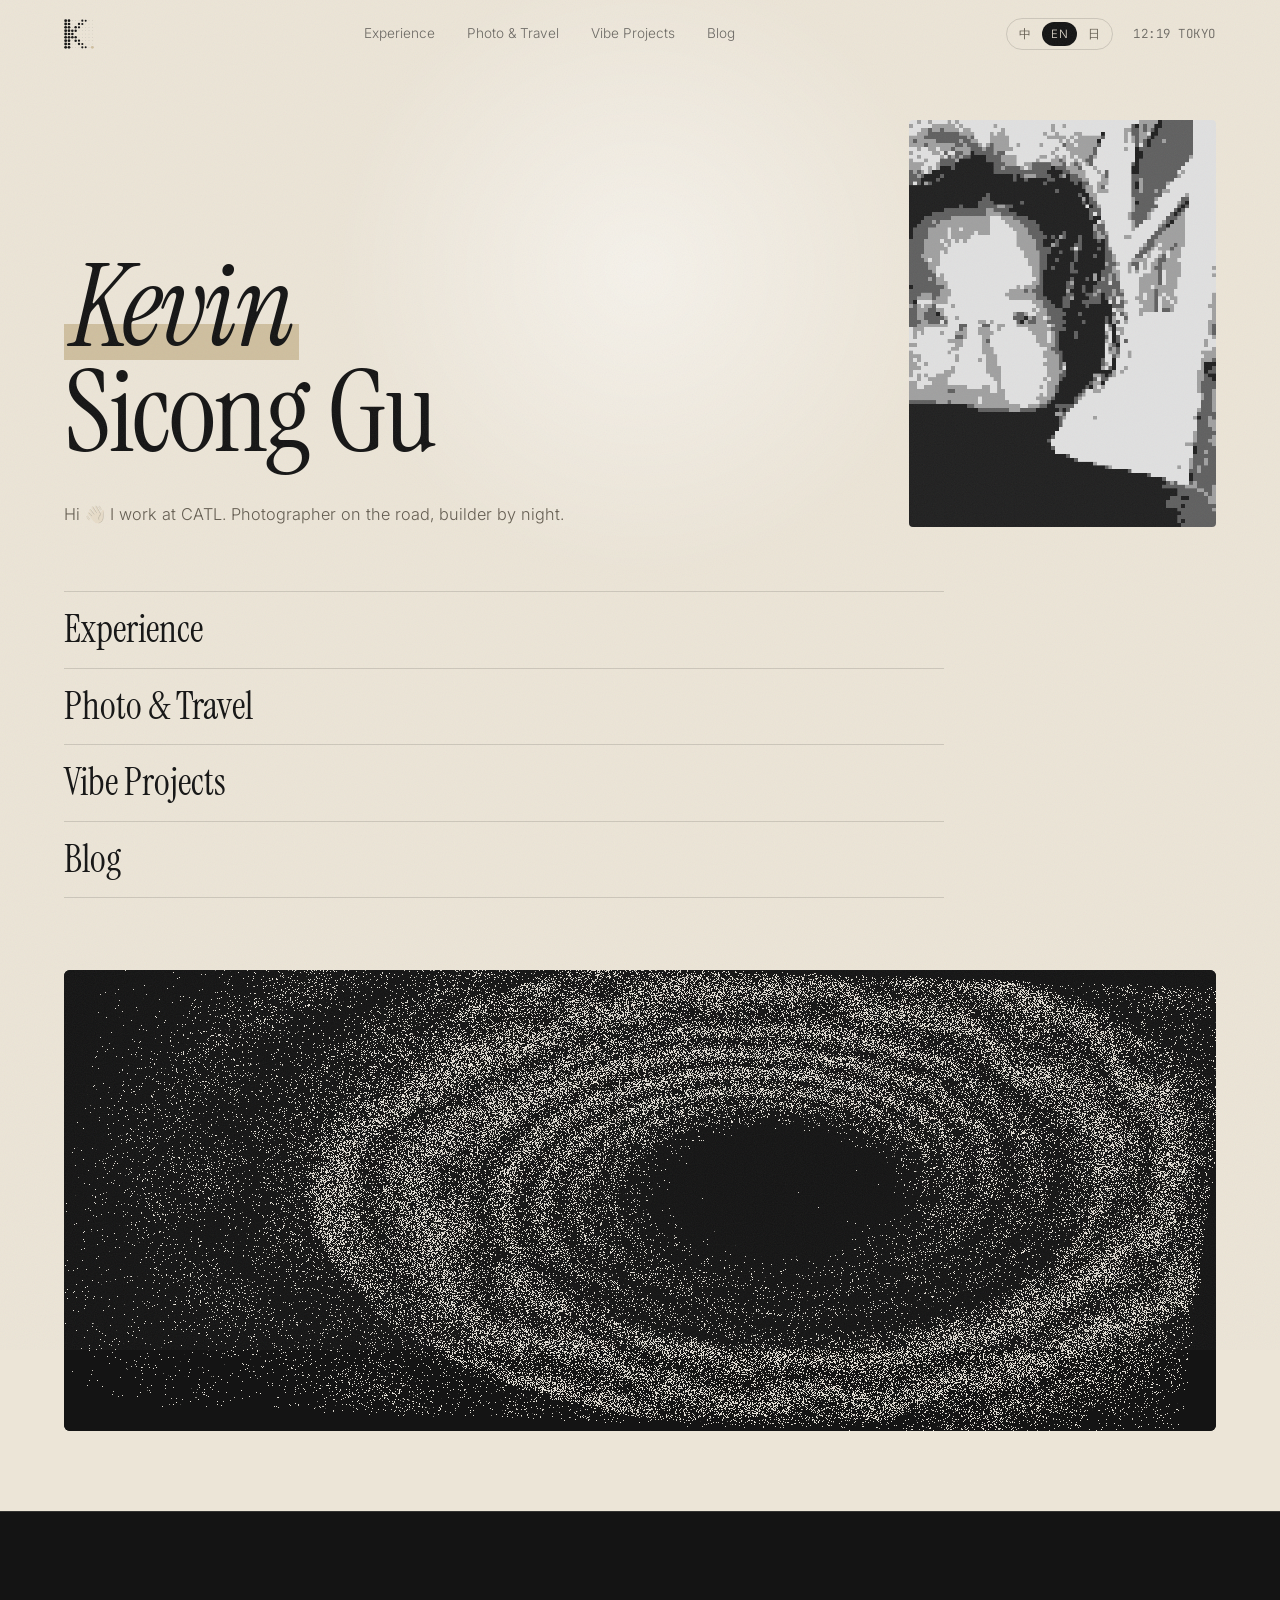
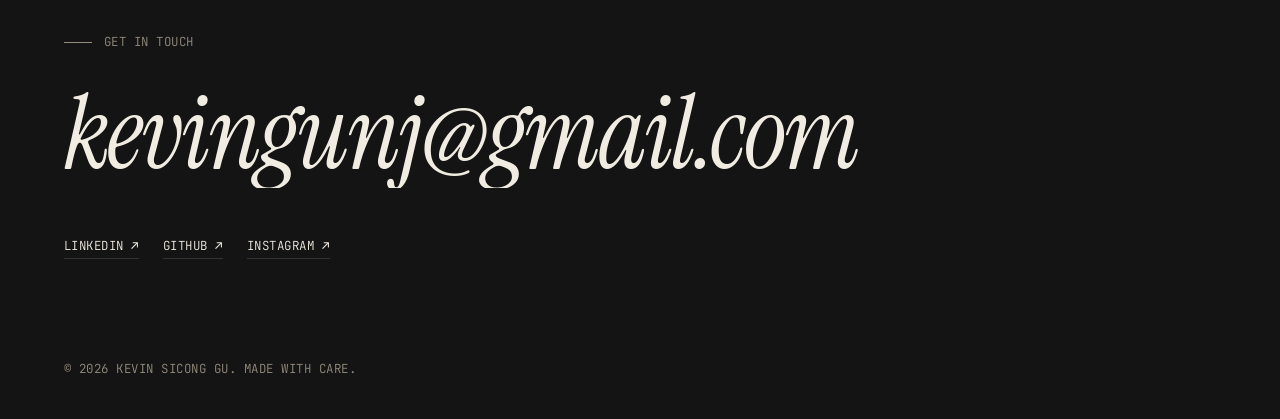
==== index.html @ 0c51d6ea "Initial commit: trilingual personal website Static site in Chinese, English and Japanese: home, expe" ====
<!doctype html>
<html lang="en">
<head>
  <meta charset="utf-8" />
  <meta name="viewport" content="width=device-width, initial-scale=1" />
  <!-- 静态默认值（English）：链接预览与爬虫读取这里；JS 会按语言替换 -->
  <title>Kevin Sicong Gu</title>
  <meta name="description" content="Kevin Sicong Gu — experience, photography &amp; travel, vibe projects and a blog." />
  <meta property="og:type" content="website" />
  <meta property="og:title" content="Kevin Sicong Gu" />
  <meta property="og:description" content="Kevin Sicong Gu — experience, photography &amp; travel, vibe projects and a blog." />
  <meta property="og:image" content="assets/portrait.png" />
  <meta name="theme-color" content="#ece5d7" />
  <link rel="icon" href="favicon.svg" type="image/svg+xml" />
  <link rel="apple-touch-icon" href="assets/apple-touch-icon.png" />
  <link rel="preconnect" href="https://fonts.googleapis.com" />
  <link rel="preconnect" href="https://fonts.gstatic.com" crossorigin />
  <link href="https://fonts.googleapis.com/css2?family=Instrument+Serif:ital@0;1&family=Inter:wght@300;400;500;600&family=JetBrains+Mono:wght@400;500&family=Noto+Serif+JP:wght@400;500&family=Noto+Serif+SC:wght@400;500&display=swap" rel="stylesheet" />
  <link rel="stylesheet" href="style.css" />
</head>
<body data-page="home">
  <div class="grain" aria-hidden="true"></div>
  <div class="spotlight" aria-hidden="true"></div>

  <!-- 顶栏、页脚由 main.js 生成（所有页面共用） -->
  <header class="nav" id="site-nav"></header>

  <!-- 首页：只放名字与四个入口 -->
  <main class="hero" id="top">
    <div class="hero-grid">
      <div class="hero-main">
        <h1 class="hero-title reveal" id="hero-title"></h1>
        <p class="hero-sub reveal" data-i18n-html="hero.sub"></p>
      </div>
      <figure class="portrait reveal">
        <img id="portrait" alt="Kevin Sicong Gu" width="773" height="1024" />
      </figure>
    </div>
    <ol class="index reveal" id="home-index"></ol>
    <!-- 点阵艺术：生成式漩涡（art.js） -->
    <figure class="art reveal">
      <canvas id="art" aria-hidden="true"></canvas>
    </figure>
  </main>

  <footer class="footer dark" id="site-footer"></footer>

  <script src="i18n.js"></script>
  <script src="content.js"></script>
  <script src="main.js"></script>
  <script src="art.js"></script>
</body>
</html>
---- style.css ----
/* ============================================================
   Palette: 黑 · 白 · 米色
   浅色页面（默认）= 米色纸面 + 黑色墨字 + 白色卡片
   深色页面 / 区块（.dark）= 黑底 + 米白文字 + 米色强调
   ============================================================ */
:root {
  --paper: #ece5d7;
  --paper-2: #e2d9c6;
  --white: #faf8f3;
  --ink: #141414;

  --bg: var(--paper);
  --bg-2: var(--paper-2);
  --card: var(--white);
  --fg: var(--ink);
  --muted: #635c50;
  --line: rgba(20, 20, 20, 0.14);
  --accent: var(--ink);
  --mark: #cfbf9f;
  --glow: rgba(255, 255, 255, 0.5);

  --serif: "Instrument Serif", "Songti SC", "Noto Serif SC", serif;
  --sans: "Inter", "PingFang SC", "Hiragino Sans GB", system-ui, sans-serif;
  --mono: "JetBrains Mono", ui-monospace, "PingFang SC", "Hiragino Sans", monospace;
  --pad: clamp(16px, 5vw, 72px);
}

.dark {
  --bg: #141414;
  --bg-2: #1e1d1b;
  --card: #1e1d1b;
  --fg: #f1ece2;
  --muted: #948c7e;
  --line: rgba(241, 236, 226, 0.14);
  --accent: #d8c7a6;
  --mark: #d8c7a6;
  --glow: rgba(241, 236, 226, 0.06);
  background: var(--bg);
  color: var(--fg);
}

* { box-sizing: border-box; margin: 0; padding: 0; }
html { scroll-behavior: smooth; }
body {
  background: var(--bg);
  color: var(--fg);
  font-family: var(--sans);
  font-weight: 300;
  line-height: 1.6;
  -webkit-font-smoothing: antialiased;
  overflow-x: hidden;
}
a { color: inherit; text-decoration: none; }
button { font: inherit; color: inherit; background: none; border: 0; cursor: pointer; }
img { display: block; max-width: 100%; }
::selection { background: var(--fg); color: var(--bg); }
p, h1, h2, h3, h4 { text-wrap: pretty; }

.mono { font-family: var(--mono); font-size: 0.78rem; letter-spacing: 0.04em; text-transform: uppercase; }
.muted { color: var(--muted); }
.alt { font-family: var(--sans); font-size: 0.4em; color: var(--muted); letter-spacing: 0.1em; vertical-align: middle; margin-left: 0.6em; }
.alt:empty { display: none; }
.alt { white-space: nowrap; }

/* ---------- ambient layers ---------- */
.grain {
  position: fixed; inset: -50%; z-index: 100; pointer-events: none; opacity: 0.06;
  background-image: url("data:image/svg+xml,%3Csvg xmlns='http://www.w3.org/2000/svg' width='160' height='160'%3E%3Cfilter id='n'%3E%3CfeTurbulence type='fractalNoise' baseFrequency='.9' numOctaves='3'/%3E%3C/filter%3E%3Crect width='100%25' height='100%25' filter='url(%23n)'/%3E%3C/svg%3E");
  animation: grain 1s steps(4) infinite;
}
@keyframes grain {
  0% { transform: translate(0, 0); } 25% { transform: translate(-3%, 2%); }
  50% { transform: translate(2%, -3%); } 75% { transform: translate(-2%, -1%); }
}
.spotlight {
  position: fixed; inset: 0; z-index: 0; pointer-events: none;
  background: radial-gradient(520px circle at var(--mx, 50%) var(--my, 30%), var(--glow), transparent 60%);
}

/* ---------- nav（所有页面共用） ---------- */
.nav {
  position: fixed; top: 0; left: 0; right: 0; z-index: 50;
  display: flex; align-items: center; justify-content: space-between; gap: 16px;
  padding: 18px var(--pad);
  border-bottom: 1px solid transparent;
  transition: background .3s, border-color .3s, padding .3s;
}
.nav.scrolled {
  padding-top: 12px; padding-bottom: 12px;
  background: color-mix(in srgb, var(--bg) 86%, transparent);
  -webkit-backdrop-filter: blur(14px); backdrop-filter: blur(14px);
  border-color: var(--line);
}
.logo { display: block; line-height: 0; }
.logo-mark { width: 30px; height: 30px; display: block; overflow: visible; }
.logo-mark .k { fill: currentColor; }
.logo-mark .g { fill: currentColor; opacity: 0.28; }
.logo-mark .a { fill: var(--mark); }
/* 悬停：点从左上到右下依次放大，像一阵波纹 */
.logo-mark circle {
  transform-box: fill-box; transform-origin: center;
  transition: transform .45s cubic-bezier(.3, 1.6, .5, 1) calc(var(--i) * 5ms);
}
.logo:hover .logo-mark :is(.k, .a) { transform: scale(1.22); }
.logo:hover .logo-mark .g { transform: scale(2.2); }
.nav nav { display: flex; gap: clamp(14px, 2.6vw, 32px); font-size: 0.85rem; white-space: nowrap; }
.nav nav a { position: relative; opacity: 0.6; transition: opacity .2s; }
.nav nav a:hover, .nav nav a.active { opacity: 1; }
.nav nav a.active::after {
  content: ""; position: absolute; left: 0; right: 0; bottom: -4px; height: 1px; background: currentColor;
}
.clock { opacity: 0.6; white-space: nowrap; }
.nav-right { display: flex; align-items: center; gap: 20px; }
.lang { display: flex; gap: 2px; padding: 3px; border: 1px solid var(--line); border-radius: 999px; }
.lang button {
  padding: 3px 9px; border-radius: 999px; font-family: var(--sans); font-size: 0.72rem; letter-spacing: 0.04em;
  color: var(--muted); transition: background .2s, color .2s;
}
.lang button:hover { color: var(--fg); }
.lang button.active { background: var(--fg); color: var(--bg); }

/* ---------- 首页 hero ---------- */
.hero {
  position: relative; z-index: 1;
  min-height: 100svh;
  display: flex; flex-direction: column; justify-content: center;
  padding: 120px var(--pad) 80px;
}
.hero-grid { display: grid; grid-template-columns: 1fr auto; gap: clamp(32px, 5vw, 80px); align-items: end; }
.eyebrow { display: flex; align-items: center; gap: 12px; margin-bottom: 28px; }
.eyebrow::before { content: ""; width: 28px; height: 1px; background: currentColor; }
.hero-title {
  font-family: var(--serif); font-weight: 400;
  font-size: clamp(3rem, 9vw, 8.5rem);
  line-height: 0.92; letter-spacing: -0.02em;
}
.hero-title .line { display: block; }
.hero-title em {
  font-style: italic;
  padding: 0 0.06em;
  background: linear-gradient(transparent 62%, var(--mark) 62%, var(--mark) 86%, transparent 86%);
  -webkit-box-decoration-break: clone; box-decoration-break: clone;
}
/* 日文名字的读音（振り仮名） */
.hero-title ruby { ruby-position: over; }
.hero-title rt {
  font-family: var(--sans); font-size: 0.15em; font-weight: 400;
  letter-spacing: 0.35em; color: var(--muted); padding-bottom: 0.25em;
}
.hero-sub { max-width: 560px; margin-top: 36px; color: var(--muted); font-size: 1.02rem; }

/* emoji：少量、与米色调统一 */
.emo, .wave { display: inline-block; font-style: normal; filter: grayscale(1) sepia(0.35) contrast(1.05); }
.emo {
  font-size: 0.3em; vertical-align: 1.6em; margin-left: 0.15em;
  animation: bob 2.6s ease-in-out infinite;
  transition: opacity .35s, transform .35s;
}
.emo.out { opacity: 0; transform: scale(0.3) rotate(-25deg); }
@keyframes bob { 0%, 100% { translate: 0 0; } 50% { translate: 0 -0.12em; } }
.wave { transform-origin: 70% 75%; animation: wave 3.2s ease-in-out 0.8s infinite; }
@keyframes wave {
  0%, 60%, 100% { transform: rotate(0); }
  10%, 30% { transform: rotate(16deg); }
  20%, 40% { transform: rotate(-8deg); }
}

/* 头像：像素照片，与纸面融合；宽度随屏幕变化 */
.portrait { width: clamp(200px, 24vw, 320px); }
.portrait img {
  width: 100%; height: auto; aspect-ratio: 773 / 1024; object-fit: cover;
  image-rendering: pixelated; mix-blend-mode: multiply;
  border-radius: 4px;
}

/* 首页点阵艺术 */
.art {
  margin-top: 72px; aspect-ratio: 5 / 2; overflow: hidden;
  background: #141414; border-radius: 6px;
}
.art canvas { display: block; width: 100%; height: 100%; image-rendering: pixelated; cursor: crosshair; }

/* 首页四个入口 */
.index { list-style: none; margin-top: 64px; border-top: 1px solid var(--line); max-width: 880px; }
.index a {
  display: grid; grid-template-columns: 1fr auto 32px; align-items: baseline; gap: 16px;
  padding: 18px 0; border-bottom: 1px solid var(--line);
  transition: padding .35s cubic-bezier(.2,.8,.2,1);
}
.index .label { font-family: var(--serif); font-size: clamp(1.5rem, 3.2vw, 2.4rem); line-height: 1; }
.index .alt { font-size: 0.85rem; margin: 0; }
.index .alt:empty { display: inline; }
.index .arrow { opacity: 0; transform: translateX(-8px); transition: .3s; }
.index a:hover { padding-left: 16px; }
.index a:hover .label { font-style: italic; }
.index a:hover .arrow { opacity: 1; transform: none; }

/* ---------- 内页通用 ---------- */
.page { position: relative; z-index: 1; min-height: 80vh; padding: 150px var(--pad) 120px; }
.page-head { margin-bottom: 64px; }
.page-title {
  font-family: var(--serif); font-weight: 400;
  font-size: clamp(2.8rem, 8vw, 6.5rem); line-height: 1; letter-spacing: -0.02em;
}
.page-intro { max-width: 640px; margin-top: 24px; color: var(--muted); font-size: 1.02rem; }
.page-intro:empty { display: none; }
.sub-head { color: var(--muted); margin: 64px 0 8px; }
.links { display: flex; gap: 24px; margin-top: 28px; flex-wrap: wrap; }
.links a, .socials a { border-bottom: 1px solid var(--line); padding-bottom: 2px; transition: .2s; }
.links a:hover, .socials a:hover { color: var(--accent); border-color: var(--accent); }
.plinks { display: flex; gap: 16px; flex-wrap: wrap; }
.plinks a { border-bottom: 1px solid var(--line); transition: border-color .2s; }
.plinks a:hover { border-color: var(--fg); }

/* 个人经历：履历与项目列表 */
.rows { list-style: none; border-top: 1px solid var(--line); }
.row {
  display: grid; grid-template-columns: 170px 1fr auto; gap: 24px; align-items: baseline;
  padding: 24px 0; border-bottom: 1px solid var(--line); transition: background .3s;
}
.row:hover { background: linear-gradient(90deg, var(--bg-2), transparent); }
.row .year { color: var(--muted); }
.row h3 { font-family: var(--serif); font-weight: 400; font-size: clamp(1.25rem, 2vw, 1.6rem); line-height: 1.2; }
.row-sub { color: var(--muted); font-size: 0.92rem; margin-top: 6px; max-width: 760px; }
.row .venue { color: var(--fg); font-weight: 500; }
.row .plinks a { text-transform: none; }

/* 摄影旅行（深色页） */
.filters { display: flex; gap: 6px; flex-wrap: wrap; margin-bottom: 28px; }
.filters:empty { display: none; }
.filters button {
  padding: 7px 14px; border: 1px solid var(--line); border-radius: 999px; color: var(--muted); transition: .2s;
}
.filters button:hover { color: var(--fg); }
.filters button.active { background: var(--fg); color: var(--bg); border-color: var(--fg); }

.trips { display: grid; gap: 80px; }
.trip.hide { display: none; }
.trip-head {
  display: flex; align-items: baseline; gap: 18px;
  padding-bottom: 16px; margin-bottom: 20px; border-bottom: 1px solid var(--line);
}
.trip-date { color: var(--muted); }
.trip-head h2 { font-family: var(--serif); font-weight: 400; font-size: clamp(1.9rem, 4vw, 3rem); line-height: 1; }
.trip-count { margin-left: auto; color: var(--muted); }

.gallery { columns: 3 280px; column-gap: 14px; }
.shot {
  position: relative; break-inside: avoid; margin-bottom: 14px; overflow: hidden; cursor: zoom-in;
  background: var(--bg-2); aspect-ratio: 1;
}
.shot.tall { aspect-ratio: 3 / 4; }
.shot.wide { aspect-ratio: 3 / 2; }
.shot.hide { display: none; }
.shot:focus-visible { outline: 2px solid var(--fg); outline-offset: 3px; }
.shot img {
  width: 100%; height: 100%; object-fit: cover;
  transform: scale(1.02); transition: transform 1s cubic-bezier(.2,.8,.2,1), filter .6s;
}
/* 桌面端默认黑白，悬停还原色彩；触屏设备直接显示原色 */
@media (hover: hover) {
  .shot img { filter: grayscale(1) contrast(1.05); }
  .shot:hover img { filter: none; }
}
.shot:hover img { transform: scale(1.07); }
.shot figcaption {
  position: absolute; left: 0; right: 0; bottom: 0; padding: 14px 16px;
  display: flex; justify-content: space-between; color: #f1ece2;
  background: linear-gradient(transparent, rgba(0,0,0,.7));
  opacity: 0; transform: translateY(8px); transition: .35s;
}
.shot:hover figcaption { opacity: 1; transform: none; }

/* Vibe 项目：NewZ / GeoZ */
.builds { display: grid; grid-template-columns: repeat(2, 1fr); gap: clamp(24px, 4vw, 56px); }
.build { display: flex; flex-direction: column; }
.frame {
  display: block; overflow: hidden; border: 1px solid var(--line); border-radius: 10px;
  background: var(--card); margin-bottom: 22px;
}
.frame-bar {
  display: flex; align-items: center; gap: 6px; padding: 9px 12px;
  border-bottom: 1px solid var(--line); color: var(--muted); text-transform: none;
}
.frame-bar i { width: 7px; height: 7px; border-radius: 50%; background: var(--line); }
.frame-bar span { margin-left: 8px; }
.frame img {
  width: 100%; aspect-ratio: 16 / 10; object-fit: cover; object-position: top;
  filter: grayscale(1) contrast(1.05); transition: filter .6s, transform 1s cubic-bezier(.2,.8,.2,1);
}
.frame:hover img { filter: none; transform: scale(1.02); }
.build-head { display: flex; align-items: baseline; justify-content: space-between; gap: 12px; }
.build h2 { font-family: var(--serif); font-weight: 400; font-size: clamp(2rem, 3.4vw, 2.8rem); line-height: 1; }
.live { display: inline-flex; align-items: center; gap: 8px; color: var(--muted); }
.live i { width: 7px; height: 7px; border-radius: 50%; background: var(--fg); animation: pulse 2s ease-in-out infinite; }
@keyframes pulse { 0%, 100% { opacity: 1; } 50% { opacity: 0.25; } }
.build-tag { color: var(--muted); margin-top: 10px; }
.build-desc { margin: 12px 0 18px; flex: 1; }
.build .plinks a:first-child { text-transform: none; }
.note { color: var(--muted); margin-top: 48px; text-transform: none; }

/* Blog 列表 */
.posts { list-style: none; border-top: 1px solid var(--line); }
.post a {
  display: grid; grid-template-columns: 120px 1fr auto; gap: 24px; align-items: baseline;
  padding: 26px 0; border-bottom: 1px solid var(--line);
}
.post .date { color: var(--muted); }
.post h2 { font-family: var(--serif); font-weight: 400; font-size: clamp(1.3rem, 2.4vw, 1.9rem); line-height: 1.2; }
.post p { color: var(--muted); font-size: 0.92rem; margin-top: 4px; }
.post .tag { color: var(--muted); background: var(--card); border: 1px solid var(--line); border-radius: 999px; padding: 3px 10px; }
.post a:hover h2 { font-style: italic; }
.empty { color: var(--muted); padding: 26px 0; }
.post .source { margin-top: 10px; font-size: 0.72rem; text-transform: none; }

/* 单篇文章 */
.back a { color: var(--muted); border-bottom: 1px solid var(--line); text-transform: none; }
.back a:hover { color: var(--fg); border-color: var(--fg); }
.post-article { max-width: 700px; margin-top: 40px; }
.post-meta { display: flex; gap: 16px; color: var(--muted); }
.post-title {
  font-family: var(--serif); font-weight: 400; margin: 16px 0 40px;
  font-size: clamp(2.4rem, 6vw, 4.2rem); line-height: 1.05; letter-spacing: -0.01em;
}
.post-body { font-size: 1.06rem; line-height: 1.85; }
.post-body p + p { margin-top: 1.2em; }
.post-body h2 { font-family: var(--serif); font-weight: 400; font-size: 1.7rem; margin: 1.8em 0 0.6em; }
.post-body a { border-bottom: 1px solid var(--fg); }
.post-body strong { font-weight: 600; }

/* ---------- footer (dark) ---------- */
.footer { position: relative; z-index: 1; padding: 120px var(--pad) 40px; border-top: 1px solid var(--line); }
.footer .eyebrow { color: var(--muted); }
.big-mail {
  display: inline-block; font-family: var(--serif); font-style: italic;
  font-size: clamp(2.4rem, 8vw, 7rem); line-height: 1.05; letter-spacing: -0.02em;
  background: linear-gradient(90deg, var(--mark) 50%, var(--fg) 50%) 100% 0 / 200% 100%;
  -webkit-background-clip: text; background-clip: text; color: transparent;
  transition: background-position .6s cubic-bezier(.2,.8,.2,1);
  word-break: break-all;
}
.big-mail:hover { background-position: 0 0; }
.socials { display: flex; gap: 24px; flex-wrap: wrap; margin-top: 48px; }
.copy { color: var(--muted); margin-top: 100px; }

/* lightbox */
.lightbox {
  position: fixed; inset: 0; z-index: 200; background: rgba(20, 20, 20, 0.97);
  display: flex; flex-direction: column; align-items: center; justify-content: center; gap: 16px;
  padding: 60px 16px; opacity: 0; pointer-events: none; visibility: hidden;
  transition: opacity .3s, visibility 0s .3s;
}
.lightbox.open { opacity: 1; pointer-events: auto; visibility: visible; transition: opacity .3s; }
.lightbox img { max-width: 100%; max-height: 80vh; object-fit: contain; transform: scale(.96); transition: transform .4s; }
.lightbox.open img { transform: none; }
.lb-close { position: absolute; top: 20px; right: 24px; color: var(--muted); }
.lb-cap { color: var(--muted); }

/* reveal on scroll */
.reveal { opacity: 0; transform: translateY(24px); transition: opacity .9s cubic-bezier(.2,.8,.2,1), transform .9s cubic-bezier(.2,.8,.2,1); }
.reveal.in { opacity: 1; transform: none; }

/* ---------- 中文 / 日本語 排版 ---------- */
:lang(zh) {
  --serif: "Instrument Serif", "Noto Serif SC", "Songti SC", serif;
  --sans: "Inter", "PingFang SC", "Hiragino Sans GB", "Noto Sans SC", system-ui, sans-serif;
}
:lang(ja) {
  --serif: "Instrument Serif", "Noto Serif JP", "Hiragino Mincho ProN", serif;
  --sans: "Inter", "Hiragino Sans", "Hiragino Kaku Gothic ProN", "Noto Sans JP", system-ui, sans-serif;
  --mono: "JetBrains Mono", ui-monospace, "Hiragino Sans", monospace;
}
/* 避免孤字换行：日文按词组断行 */
:lang(ja) :is(p, h1, h2, h3, h4, .label) { word-break: auto-phrase; }
:is(:lang(zh), :lang(ja)) .hero-title { line-height: 1.08; letter-spacing: 0.01em; }
:is(:lang(zh), :lang(ja)) .page-title { letter-spacing: 0.02em; }
:is(:lang(zh), :lang(ja)) :is(.hero-sub, .page-intro, .post-body) { line-height: 1.9; }
/* 中日文不用斜体（会被机械倾斜），悬停改为下划线 */
:is(:lang(zh), :lang(ja)) .hero-title em:not(:lang(en)) { font-style: normal; }
:is(:lang(zh), :lang(ja)) :is(.index a:hover .label, .post a:hover h2) {
  font-style: normal; text-decoration: underline; text-decoration-thickness: 1px; text-underline-offset: 0.18em;
}

/* ---------- responsive ---------- */
@media (max-width: 820px) {
  .builds { grid-template-columns: 1fr; }
  .row { grid-template-columns: 1fr; gap: 6px; }
  .post a { grid-template-columns: 1fr; gap: 6px; }
  .post .tag { justify-self: start; }
  .clock { display: none; }
  .index a { grid-template-columns: 1fr 24px; }
  .index .alt, .index .alt:empty { display: none; }
  .hero-grid { grid-template-columns: 1fr; gap: 28px; }
  .portrait { order: -1; width: clamp(150px, 46vw, 260px); }
  .art { aspect-ratio: 4 / 3; margin-top: 40px; }
}
/* 手机：导航链接换到第二行 */
@media (max-width: 720px) {
  .nav { flex-wrap: wrap; row-gap: 12px; }
  .nav nav { order: 3; width: 100%; justify-content: space-between; gap: 12px; overflow-x: auto; scrollbar-width: none; }
  .nav nav::-webkit-scrollbar { display: none; }
  .hero { padding-top: 140px; }
  .page { padding-top: 150px; }
  .page-title .alt { display: block; margin: 14px 0 0; font-size: 0.95rem; }
  .page-title .alt:empty { display: none; }
}
@media (max-width: 560px) {
  .logo-mark { width: 26px; height: 26px; }
  .nav nav { font-size: 0.8rem; }
  .lang button { padding: 3px 7px; }
}

@media (prefers-reduced-motion: reduce) {
  *, *::before, *::after { animation: none !important; transition: none !important; }
  .reveal { opacity: 1; transform: none; }
}
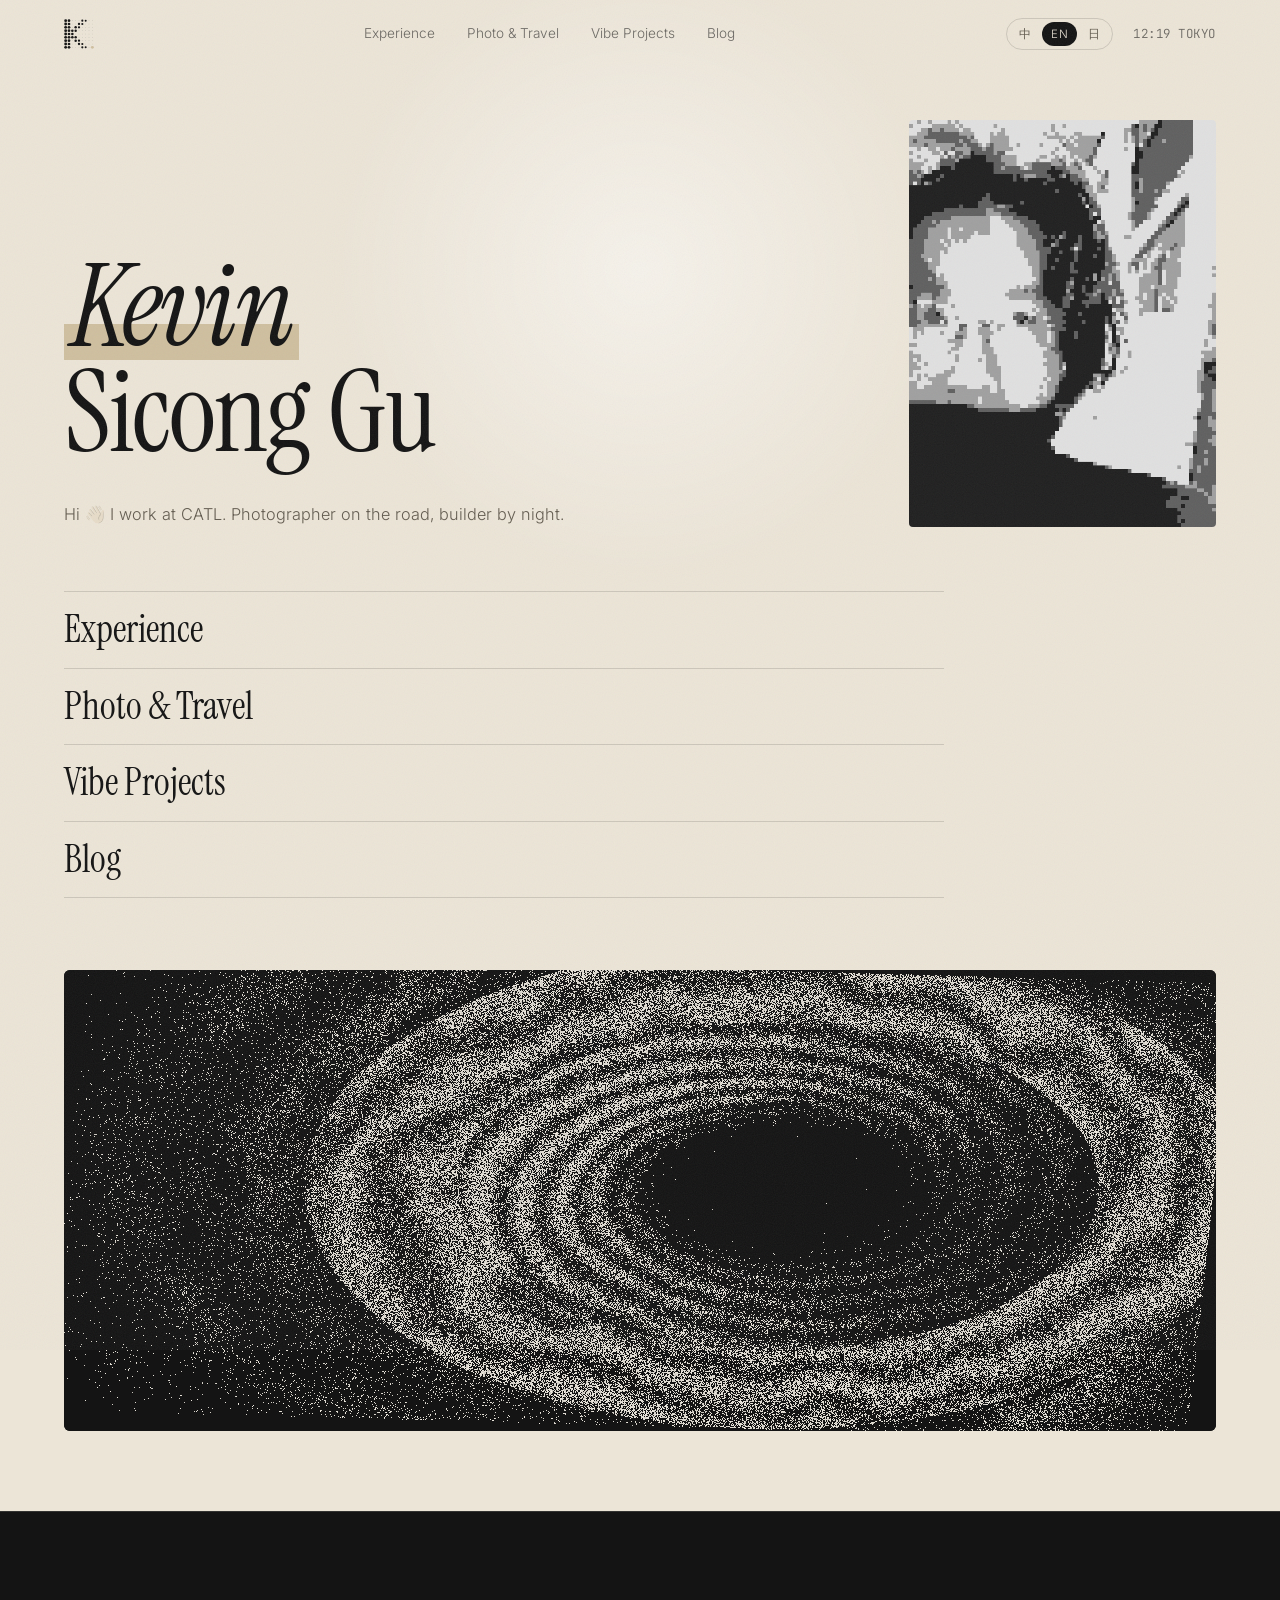
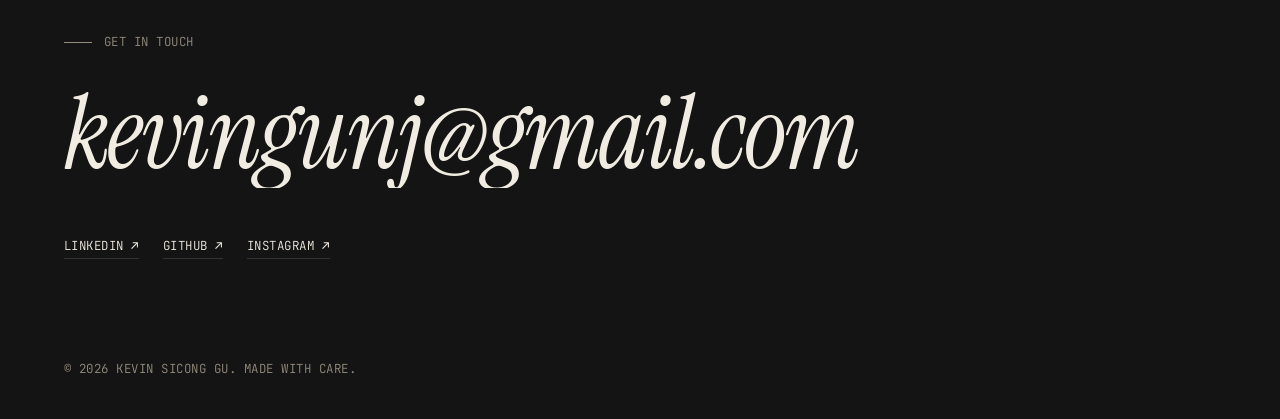
==== commit 7cfa2e4e: "Deploy via GitHub Actions with cache-busting asset versions HTML references ?v=dev on CSS/JS; the Pa" ====
--- a/index.html
+++ b/index.html
@@ -11,12 +11,12 @@
   <meta property="og:description" content="Kevin Sicong Gu — experience, photography &amp; travel, vibe projects and a blog." />
   <meta property="og:image" content="assets/portrait.png" />
   <meta name="theme-color" content="#ece5d7" />
-  <link rel="icon" href="favicon.svg" type="image/svg+xml" />
+  <link rel="icon" href="favicon.svg?v=dev" type="image/svg+xml" />
   <link rel="apple-touch-icon" href="assets/apple-touch-icon.png" />
   <link rel="preconnect" href="https://fonts.googleapis.com" />
   <link rel="preconnect" href="https://fonts.gstatic.com" crossorigin />
   <link href="https://fonts.googleapis.com/css2?family=Instrument+Serif:ital@0;1&family=Inter:wght@300;400;500;600&family=JetBrains+Mono:wght@400;500&family=Noto+Serif+JP:wght@400;500&family=Noto+Serif+SC:wght@400;500&display=swap" rel="stylesheet" />
-  <link rel="stylesheet" href="style.css" />
+  <link rel="stylesheet" href="style.css?v=dev" />
 </head>
 <body data-page="home">
   <div class="grain" aria-hidden="true"></div>
@@ -45,9 +45,9 @@
 
   <footer class="footer dark" id="site-footer"></footer>
 
-  <script src="i18n.js"></script>
-  <script src="content.js"></script>
-  <script src="main.js"></script>
-  <script src="art.js"></script>
+  <script src="i18n.js?v=dev"></script>
+  <script src="content.js?v=dev"></script>
+  <script src="main.js?v=dev"></script>
+  <script src="art.js?v=dev"></script>
 </body>
 </html>
--- a/style.css
+++ b/style.css
@@ -215,11 +215,18 @@
 /* 个人经历：履历与项目列表 */
 .rows { list-style: none; border-top: 1px solid var(--line); }
 .row {
-  display: grid; grid-template-columns: 170px 1fr auto; gap: 24px; align-items: baseline;
+  display: grid; grid-template-columns: 150px 128px 1fr auto; gap: 24px; align-items: center;
   padding: 24px 0; border-bottom: 1px solid var(--line); transition: background .3s;
 }
 .row:hover { background: linear-gradient(90deg, var(--bg-2), transparent); }
 .row .year { color: var(--muted); }
+/* 公司 / 学校官方 logo（原色） */
+.row-logo { display: flex; align-items: center; gap: 8px; min-height: 36px; }
+.row-logo img {
+  max-height: 32px; max-width: 112px; width: auto; height: auto; object-fit: contain;
+}
+.row-logo img[src*="newz"], .row-logo img[src*="geoz"] { max-height: 28px; border-radius: 7px; }
+.row-logo img[src*="nfls"] { max-height: 44px; }
 .row h3 { font-family: var(--serif); font-weight: 400; font-size: clamp(1.25rem, 2vw, 1.6rem); line-height: 1.2; }
 .row-sub { color: var(--muted); font-size: 0.92rem; margin-top: 6px; max-width: 760px; }
 .row .venue { color: var(--fg); font-weight: 500; }
@@ -384,7 +391,9 @@
 /* ---------- responsive ---------- */
 @media (max-width: 820px) {
   .builds { grid-template-columns: 1fr; }
-  .row { grid-template-columns: 1fr; gap: 6px; }
+  .row { grid-template-columns: 1fr; gap: 8px; align-items: start; }
+  .row-logo { min-height: 0; margin: 4px 0; }
+  .row-logo img { max-height: 26px; }
   .post a { grid-template-columns: 1fr; gap: 6px; }
   .post .tag { justify-self: start; }
   .clock { display: none; }
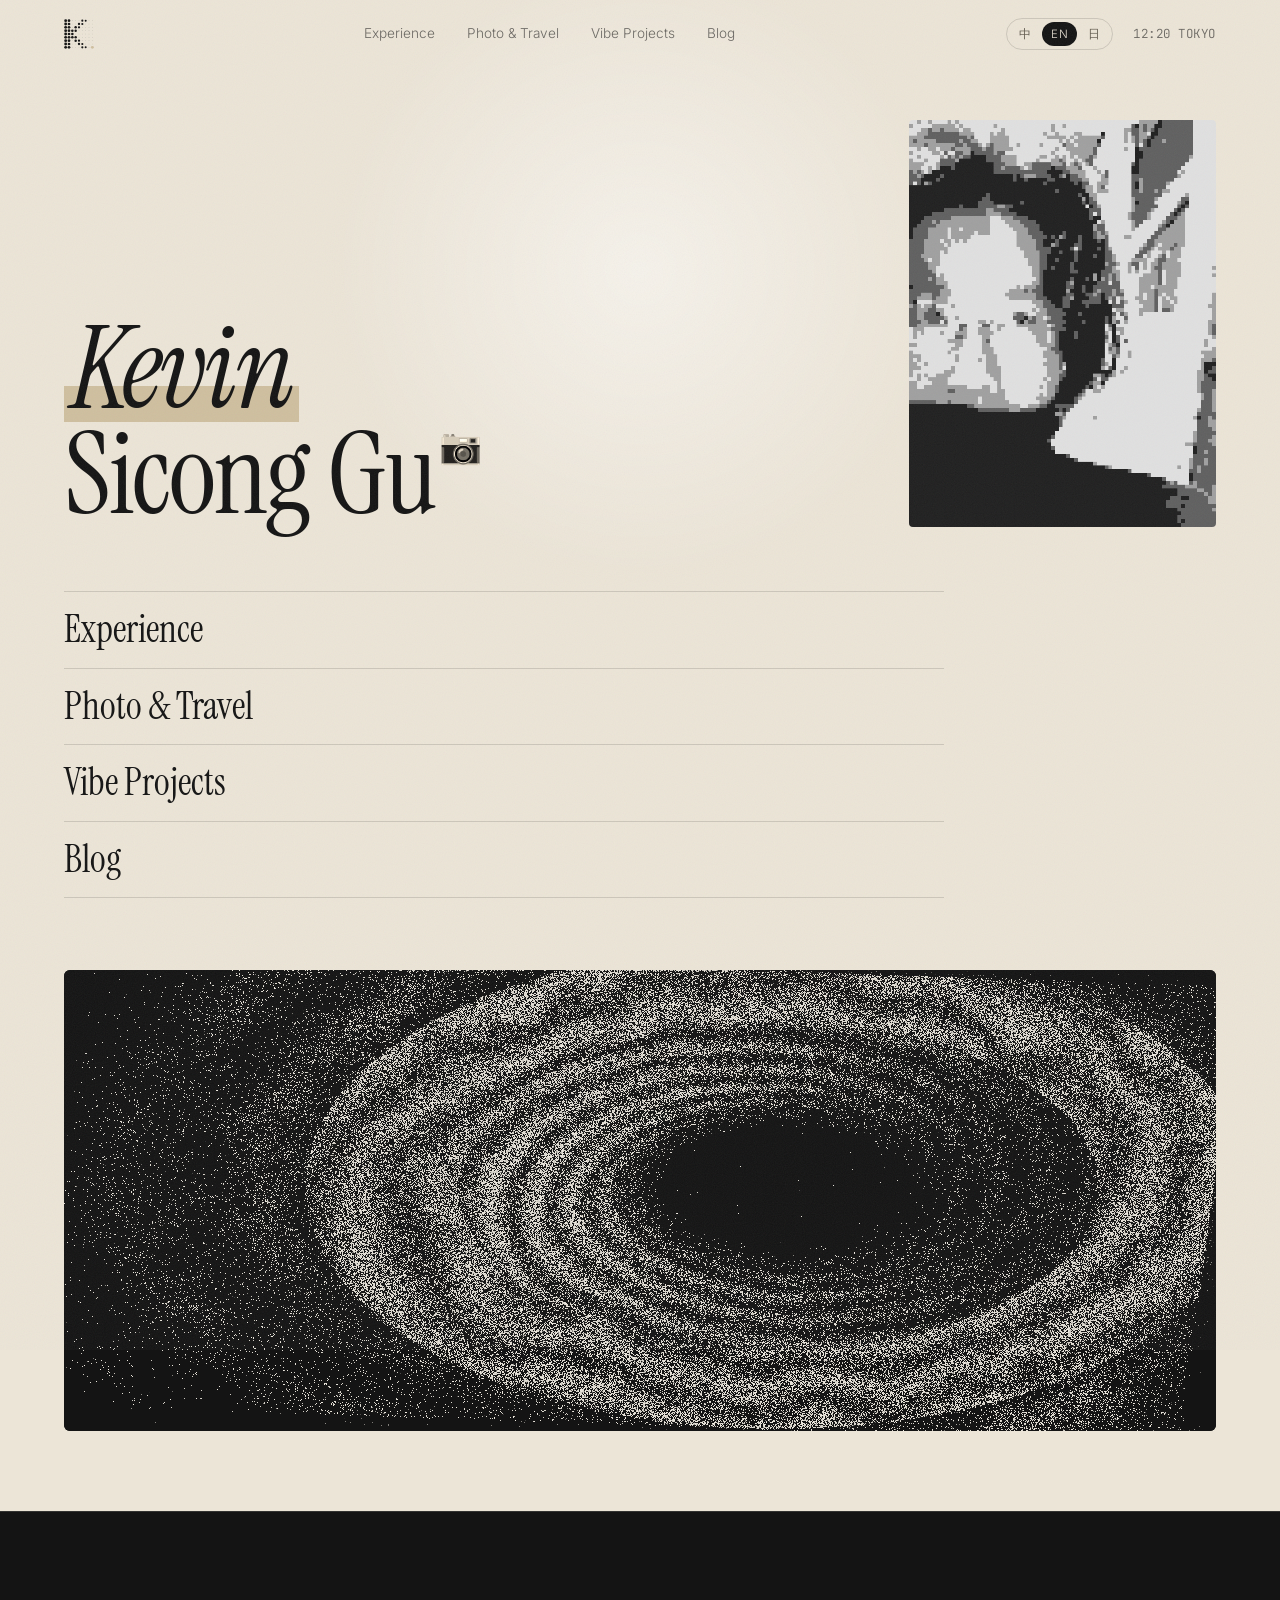
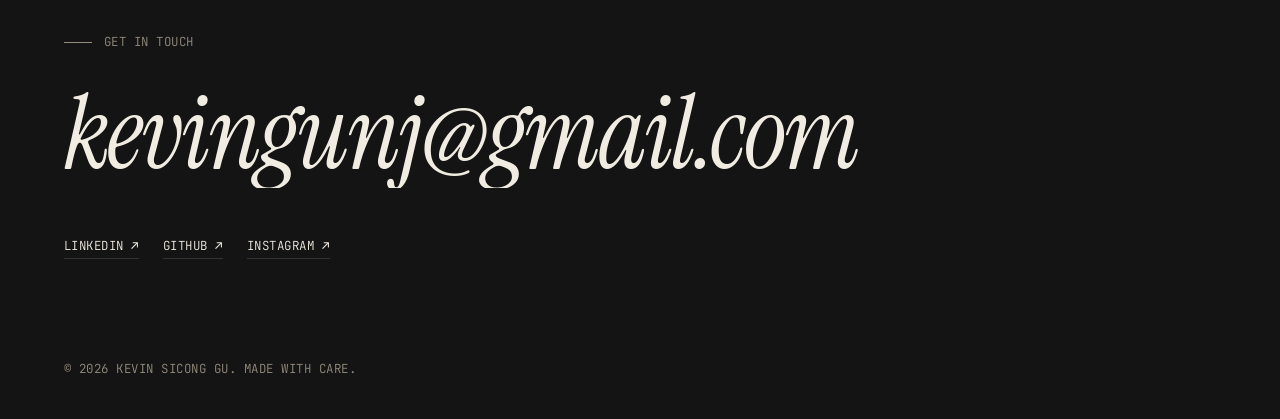
==== commit 2ebf6206: "Simplify home hero; version image URLs; harden Pages workflow - Remove the greeting line under the n" ====
--- a/index.html
+++ b/index.html
@@ -30,7 +30,6 @@
     <div class="hero-grid">
       <div class="hero-main">
         <h1 class="hero-title reveal" id="hero-title"></h1>
-        <p class="hero-sub reveal" data-i18n-html="hero.sub"></p>
       </div>
       <figure class="portrait reveal">
         <img id="portrait" alt="Kevin Sicong Gu" width="773" height="1024" />
--- a/style.css
+++ b/style.css
@@ -147,10 +147,9 @@
   font-family: var(--sans); font-size: 0.15em; font-weight: 400;
   letter-spacing: 0.35em; color: var(--muted); padding-bottom: 0.25em;
 }
-.hero-sub { max-width: 560px; margin-top: 36px; color: var(--muted); font-size: 1.02rem; }
 
 /* emoji：少量、与米色调统一 */
-.emo, .wave { display: inline-block; font-style: normal; filter: grayscale(1) sepia(0.35) contrast(1.05); }
+.emo { display: inline-block; font-style: normal; filter: grayscale(1) sepia(0.35) contrast(1.05); }
 .emo {
   font-size: 0.3em; vertical-align: 1.6em; margin-left: 0.15em;
   animation: bob 2.6s ease-in-out infinite;
@@ -158,12 +157,6 @@
 }
 .emo.out { opacity: 0; transform: scale(0.3) rotate(-25deg); }
 @keyframes bob { 0%, 100% { translate: 0 0; } 50% { translate: 0 -0.12em; } }
-.wave { transform-origin: 70% 75%; animation: wave 3.2s ease-in-out 0.8s infinite; }
-@keyframes wave {
-  0%, 60%, 100% { transform: rotate(0); }
-  10%, 30% { transform: rotate(16deg); }
-  20%, 40% { transform: rotate(-8deg); }
-}
 
 /* 头像：像素照片，与纸面融合；宽度随屏幕变化 */
 .portrait { width: clamp(200px, 24vw, 320px); }
@@ -231,6 +224,14 @@
 .row-sub { color: var(--muted); font-size: 0.92rem; margin-top: 6px; max-width: 760px; }
 .row .venue { color: var(--fg); font-weight: 500; }
 .row .plinks a { text-transform: none; }
+/* 同一公司下的多个项目 */
+#projects-list .row { align-items: start; }
+#projects-list .row .year, #projects-list .row-logo { margin-top: 6px; }
+.row-items { list-style: none; margin-top: 12px; display: grid; gap: 14px; max-width: 780px; }
+.row-items li { position: relative; padding-left: 18px; font-size: 0.92rem; color: var(--muted); }
+.row-items li::before { content: ""; position: absolute; left: 0; top: 0.72em; width: 8px; height: 1px; background: var(--muted); }
+.row-items strong { display: block; color: var(--fg); font-weight: 500; font-size: 0.98rem; margin-bottom: 2px; }
+.row-items .plinks { display: inline-flex; margin-left: 10px; }
 
 /* 摄影旅行（深色页） */
 .filters { display: flex; gap: 6px; flex-wrap: wrap; margin-bottom: 28px; }
@@ -381,7 +382,7 @@
 :lang(ja) :is(p, h1, h2, h3, h4, .label) { word-break: auto-phrase; }
 :is(:lang(zh), :lang(ja)) .hero-title { line-height: 1.08; letter-spacing: 0.01em; }
 :is(:lang(zh), :lang(ja)) .page-title { letter-spacing: 0.02em; }
-:is(:lang(zh), :lang(ja)) :is(.hero-sub, .page-intro, .post-body) { line-height: 1.9; }
+:is(:lang(zh), :lang(ja)) :is(.page-intro, .post-body) { line-height: 1.9; }
 /* 中日文不用斜体（会被机械倾斜），悬停改为下划线 */
 :is(:lang(zh), :lang(ja)) .hero-title em:not(:lang(en)) { font-style: normal; }
 :is(:lang(zh), :lang(ja)) :is(.index a:hover .label, .post a:hover h2) {
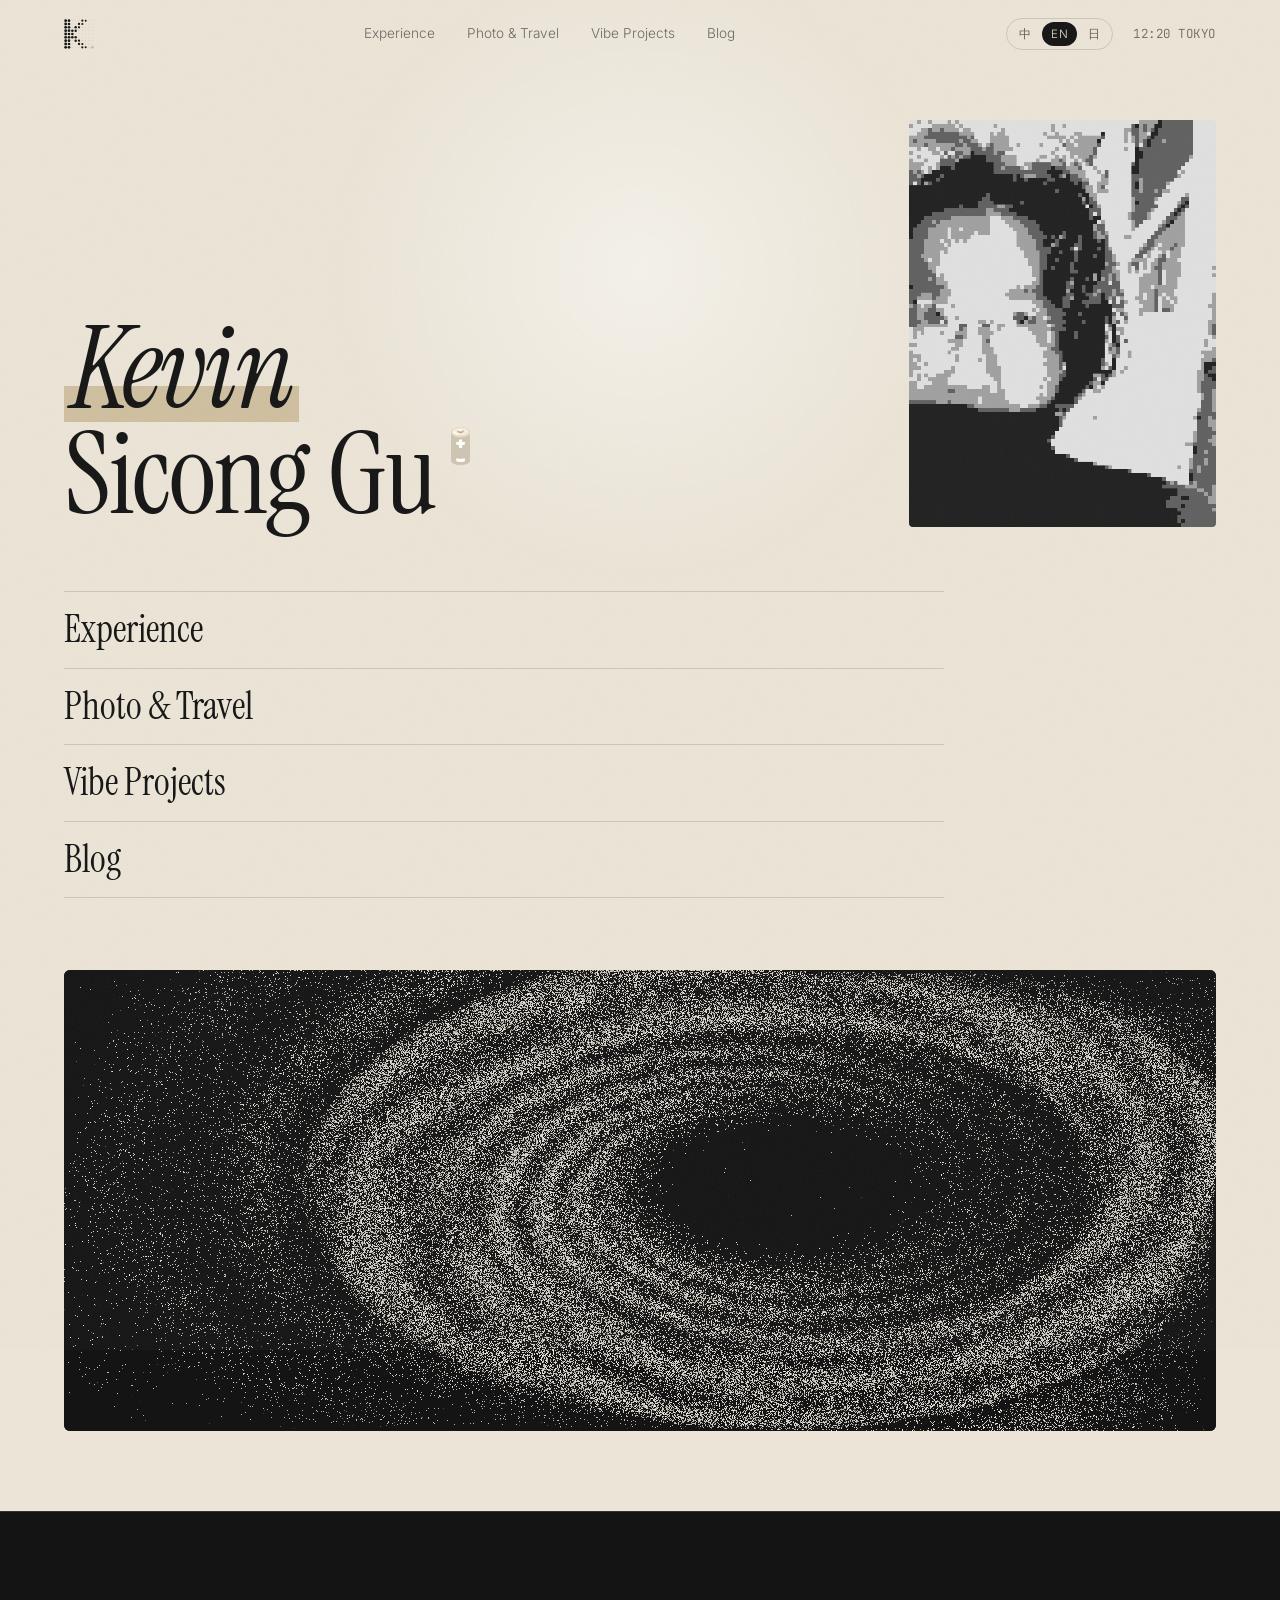
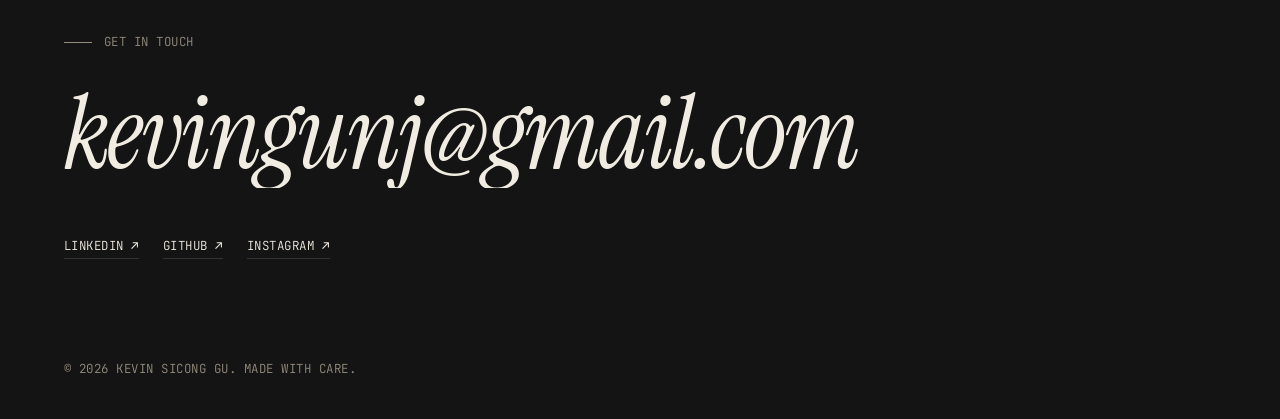
==== commit c0c38769: "SEO: robots.txt, multilingual sitemap, hreflang, canonical, JSON-LD - robots.txt allowing all crawle" ====
--- a/index.html
+++ b/index.html
@@ -9,13 +9,76 @@
   <meta property="og:type" content="website" />
   <meta property="og:title" content="Kevin Sicong Gu" />
   <meta property="og:description" content="Kevin Sicong Gu — experience, photography &amp; travel, vibe projects and a blog." />
-  <meta property="og:image" content="assets/portrait.png" />
+  <meta property="og:image" content="https://kevinscsatoshi.github.io/assets/portrait.png" />
+  <link rel="alternate" hreflang="en" href="https://kevinscsatoshi.github.io/" />
+  <link rel="alternate" hreflang="zh-CN" href="https://kevinscsatoshi.github.io/?lang=zh" />
+  <link rel="alternate" hreflang="ja" href="https://kevinscsatoshi.github.io/?lang=ja" />
+  <link rel="alternate" hreflang="x-default" href="https://kevinscsatoshi.github.io/" />
+  <meta property="og:url" content="https://kevinscsatoshi.github.io/" />
+  <meta name="twitter:card" content="summary" />
   <meta name="theme-color" content="#ece5d7" />
   <link rel="icon" href="favicon.svg?v=dev" type="image/svg+xml" />
   <link rel="apple-touch-icon" href="assets/apple-touch-icon.png" />
   <link rel="preconnect" href="https://fonts.googleapis.com" />
   <link rel="preconnect" href="https://fonts.gstatic.com" crossorigin />
   <link href="https://fonts.googleapis.com/css2?family=Instrument+Serif:ital@0;1&family=Inter:wght@300;400;500;600&family=JetBrains+Mono:wght@400;500&family=Noto+Serif+JP:wght@400;500&family=Noto+Serif+SC:wght@400;500&display=swap" rel="stylesheet" />
+  <script type="application/ld+json">
+{
+  "@context": "https://schema.org",
+  "@graph": [
+    {
+      "@type": "WebSite",
+      "@id": "https://kevinscsatoshi.github.io/#website",
+      "url": "https://kevinscsatoshi.github.io/",
+      "name": "Kevin Sicong Gu",
+      "inLanguage": [
+        "en",
+        "zh-CN",
+        "ja"
+      ]
+    },
+    {
+      "@type": "Person",
+      "@id": "https://kevinscsatoshi.github.io/#person",
+      "name": "Kevin Sicong Gu",
+      "alternateName": [
+        "顾思聪",
+        "顧 思聡",
+        "Sicong Gu",
+        "Kevin Gu"
+      ],
+      "url": "https://kevinscsatoshi.github.io/",
+      "image": "https://kevinscsatoshi.github.io/assets/portrait.png",
+      "jobTitle": "Energy Storage Electrical Engineer",
+      "worksFor": {
+        "@type": "Organization",
+        "name": "CATL (Contemporary Amperex Technology Co., Limited)",
+        "url": "https://www.catl.com/"
+      },
+      "alumniOf": [
+        {
+          "@type": "CollegeOrUniversity",
+          "name": "The University of Texas at Austin",
+          "url": "https://www.utexas.edu/"
+        },
+        {
+          "@type": "HighSchool",
+          "name": "Nanjing Foreign Language School"
+        }
+      ],
+      "knowsLanguage": [
+        "zh",
+        "en",
+        "ja"
+      ],
+      "sameAs": [
+        "https://www.linkedin.com/in/kevin-ko-/",
+        "https://github.com/Kevinscsatoshi"
+      ]
+    }
+  ]
+}
+  </script>
   <link rel="stylesheet" href="style.css?v=dev" />
 </head>
 <body data-page="home">
@@ -29,7 +92,7 @@
   <main class="hero" id="top">
     <div class="hero-grid">
       <div class="hero-main">
-        <h1 class="hero-title reveal" id="hero-title"></h1>
+        <h1 class="hero-title reveal" id="hero-title">Kevin Sicong Gu</h1>
       </div>
       <figure class="portrait reveal">
         <img id="portrait" alt="Kevin Sicong Gu" width="773" height="1024" />
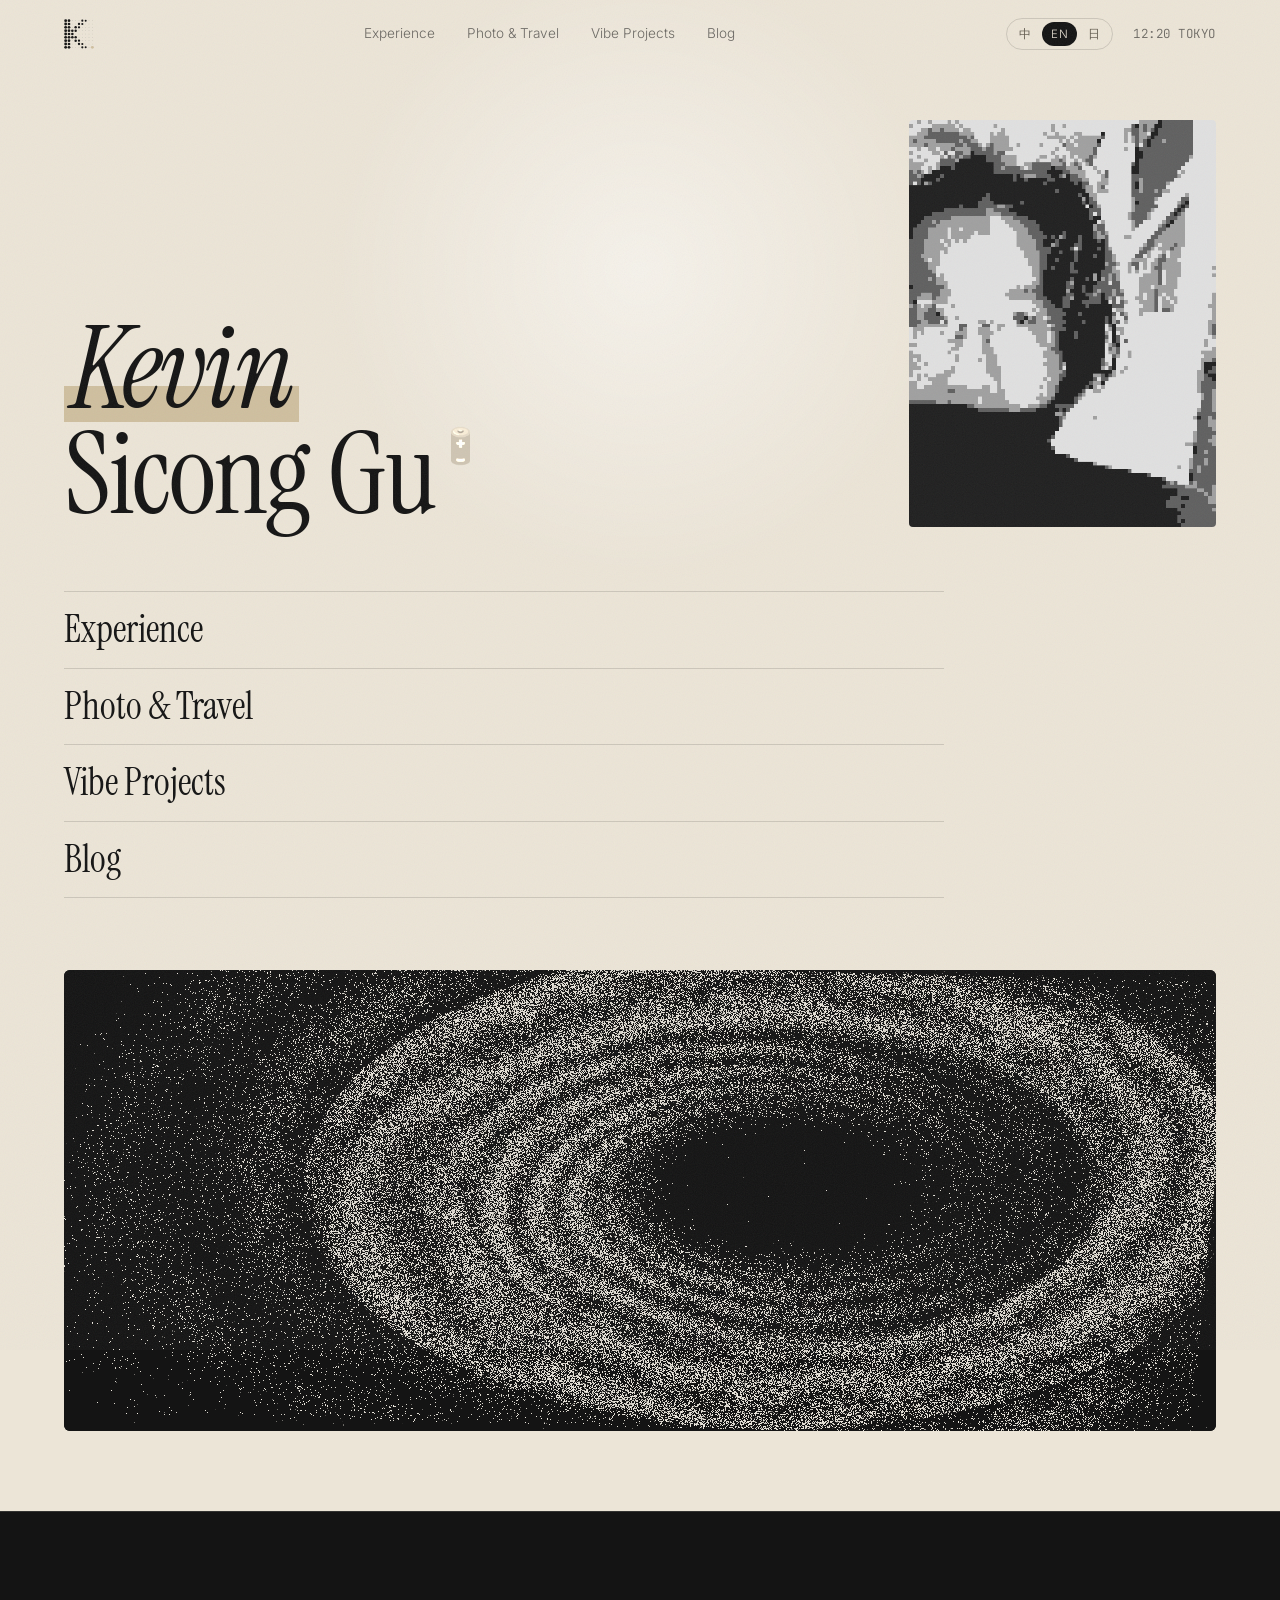
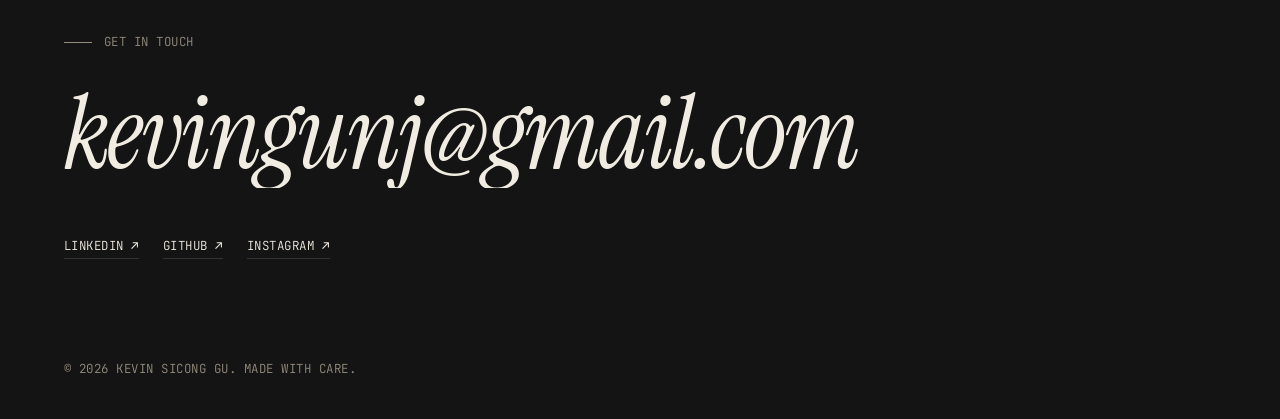
==== commit 96b50231: "SEO fixes from audit: crawlable language links, clean h1, canonical paths - Language switcher is now" ====
--- a/index.html
+++ b/index.html
@@ -49,28 +49,6 @@
       ],
       "url": "https://kevinscsatoshi.github.io/",
       "image": "https://kevinscsatoshi.github.io/assets/portrait.png",
-      "jobTitle": "Energy Storage Electrical Engineer",
-      "worksFor": {
-        "@type": "Organization",
-        "name": "CATL (Contemporary Amperex Technology Co., Limited)",
-        "url": "https://www.catl.com/"
-      },
-      "alumniOf": [
-        {
-          "@type": "CollegeOrUniversity",
-          "name": "The University of Texas at Austin",
-          "url": "https://www.utexas.edu/"
-        },
-        {
-          "@type": "HighSchool",
-          "name": "Nanjing Foreign Language School"
-        }
-      ],
-      "knowsLanguage": [
-        "zh",
-        "en",
-        "ja"
-      ],
       "sameAs": [
         "https://www.linkedin.com/in/kevin-ko-/",
         "https://github.com/Kevinscsatoshi"
--- a/style.css
+++ b/style.css
@@ -112,12 +112,12 @@
 .clock { opacity: 0.6; white-space: nowrap; }
 .nav-right { display: flex; align-items: center; gap: 20px; }
 .lang { display: flex; gap: 2px; padding: 3px; border: 1px solid var(--line); border-radius: 999px; }
-.lang button {
+.lang a {
   padding: 3px 9px; border-radius: 999px; font-family: var(--sans); font-size: 0.72rem; letter-spacing: 0.04em;
   color: var(--muted); transition: background .2s, color .2s;
 }
-.lang button:hover { color: var(--fg); }
-.lang button.active { background: var(--fg); color: var(--bg); }
+.lang a:hover { color: var(--fg); }
+.lang a.active { background: var(--fg); color: var(--bg); }
 
 /* ---------- 首页 hero ---------- */
 .hero {
@@ -141,11 +141,12 @@
   background: linear-gradient(transparent 62%, var(--mark) 62%, var(--mark) 86%, transparent 86%);
   -webkit-box-decoration-break: clone; box-decoration-break: clone;
 }
-/* 日文名字的读音（振り仮名） */
-.hero-title ruby { ruby-position: over; }
-.hero-title rt {
-  font-family: var(--sans); font-size: 0.15em; font-weight: 400;
-  letter-spacing: 0.35em; color: var(--muted); padding-bottom: 0.25em;
+/* 日文名字的读音（振り仮名）：用 ::before 显示，不计入标题文字 */
+.furi { position: relative; display: inline-block; }
+.furi::before {
+  content: attr(data-r); position: absolute; left: 0; right: 0; bottom: 100%;
+  text-align: center; font-family: var(--sans); font-size: 0.15em; font-weight: 400;
+  letter-spacing: 0.35em; text-indent: 0.35em; color: var(--muted); padding-bottom: 0.25em; white-space: nowrap;
 }
 
 /* emoji：少量、与米色调统一 */
@@ -155,6 +156,7 @@
   animation: bob 2.6s ease-in-out infinite;
   transition: opacity .35s, transform .35s;
 }
+.emo::after { content: attr(data-emo); }
 .emo.out { opacity: 0; transform: scale(0.3) rotate(-25deg); }
 @keyframes bob { 0%, 100% { translate: 0 0; } 50% { translate: 0 -0.12em; } }
 
@@ -417,7 +419,7 @@
 @media (max-width: 560px) {
   .logo-mark { width: 26px; height: 26px; }
   .nav nav { font-size: 0.8rem; }
-  .lang button { padding: 3px 7px; }
+  .lang a { padding: 3px 7px; }
 }
 
 @media (prefers-reduced-motion: reduce) {
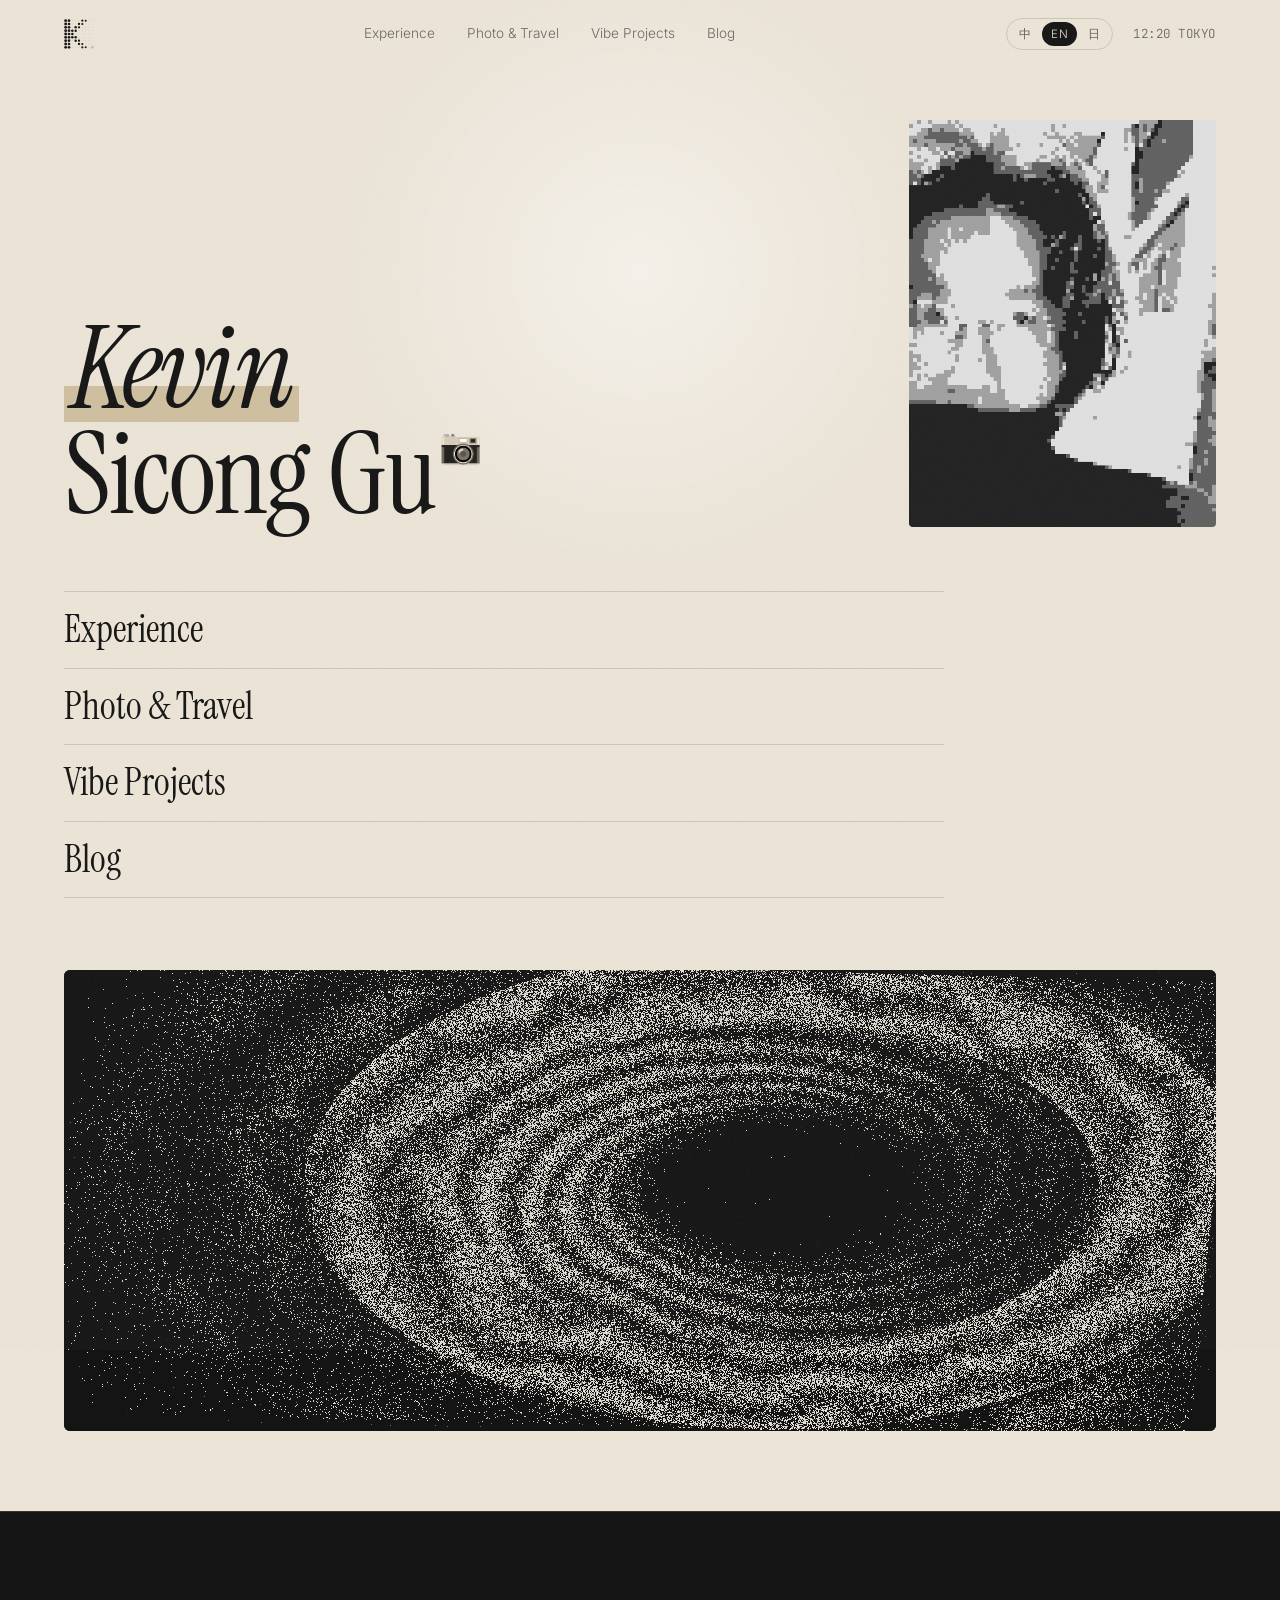
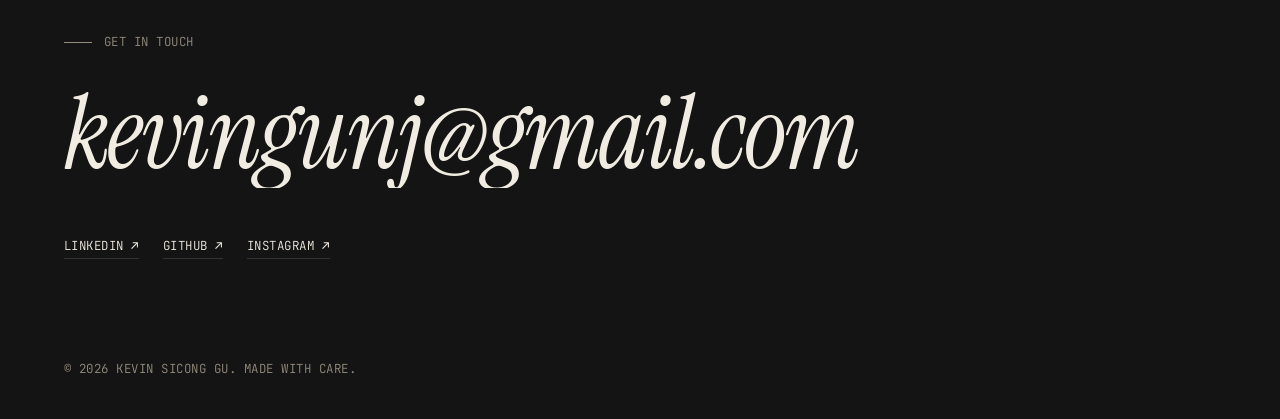
==== commit 27c9cb32: "Add Google Search Console meta verification tag Co-Authored-By: Claude Opus 5.5 <noreply@anthropic.c" ====
--- a/index.html
+++ b/index.html
@@ -5,6 +5,7 @@
   <meta name="viewport" content="width=device-width, initial-scale=1" />
   <!-- 静态默认值（English）：链接预览与爬虫读取这里；JS 会按语言替换 -->
   <title>Kevin Sicong Gu</title>
+  <meta name="google-site-verification" content="x3fGJMdx3shcHbO05yBfcurWJcnv7KqSDE94bFbAJ0c" />
   <meta name="description" content="Kevin Sicong Gu — experience, photography &amp; travel, vibe projects and a blog." />
   <meta property="og:type" content="website" />
   <meta property="og:title" content="Kevin Sicong Gu" />
--- a/style.css
+++ b/style.css
@@ -197,6 +197,7 @@
   font-family: var(--serif); font-weight: 400;
   font-size: clamp(2.8rem, 8vw, 6.5rem); line-height: 1; letter-spacing: -0.02em;
 }
+.page-title .alt { margin-left: 0.3em; }
 .page-intro { max-width: 640px; margin-top: 24px; color: var(--muted); font-size: 1.02rem; }
 .page-intro:empty { display: none; }
 .sub-head { color: var(--muted); margin: 64px 0 8px; }
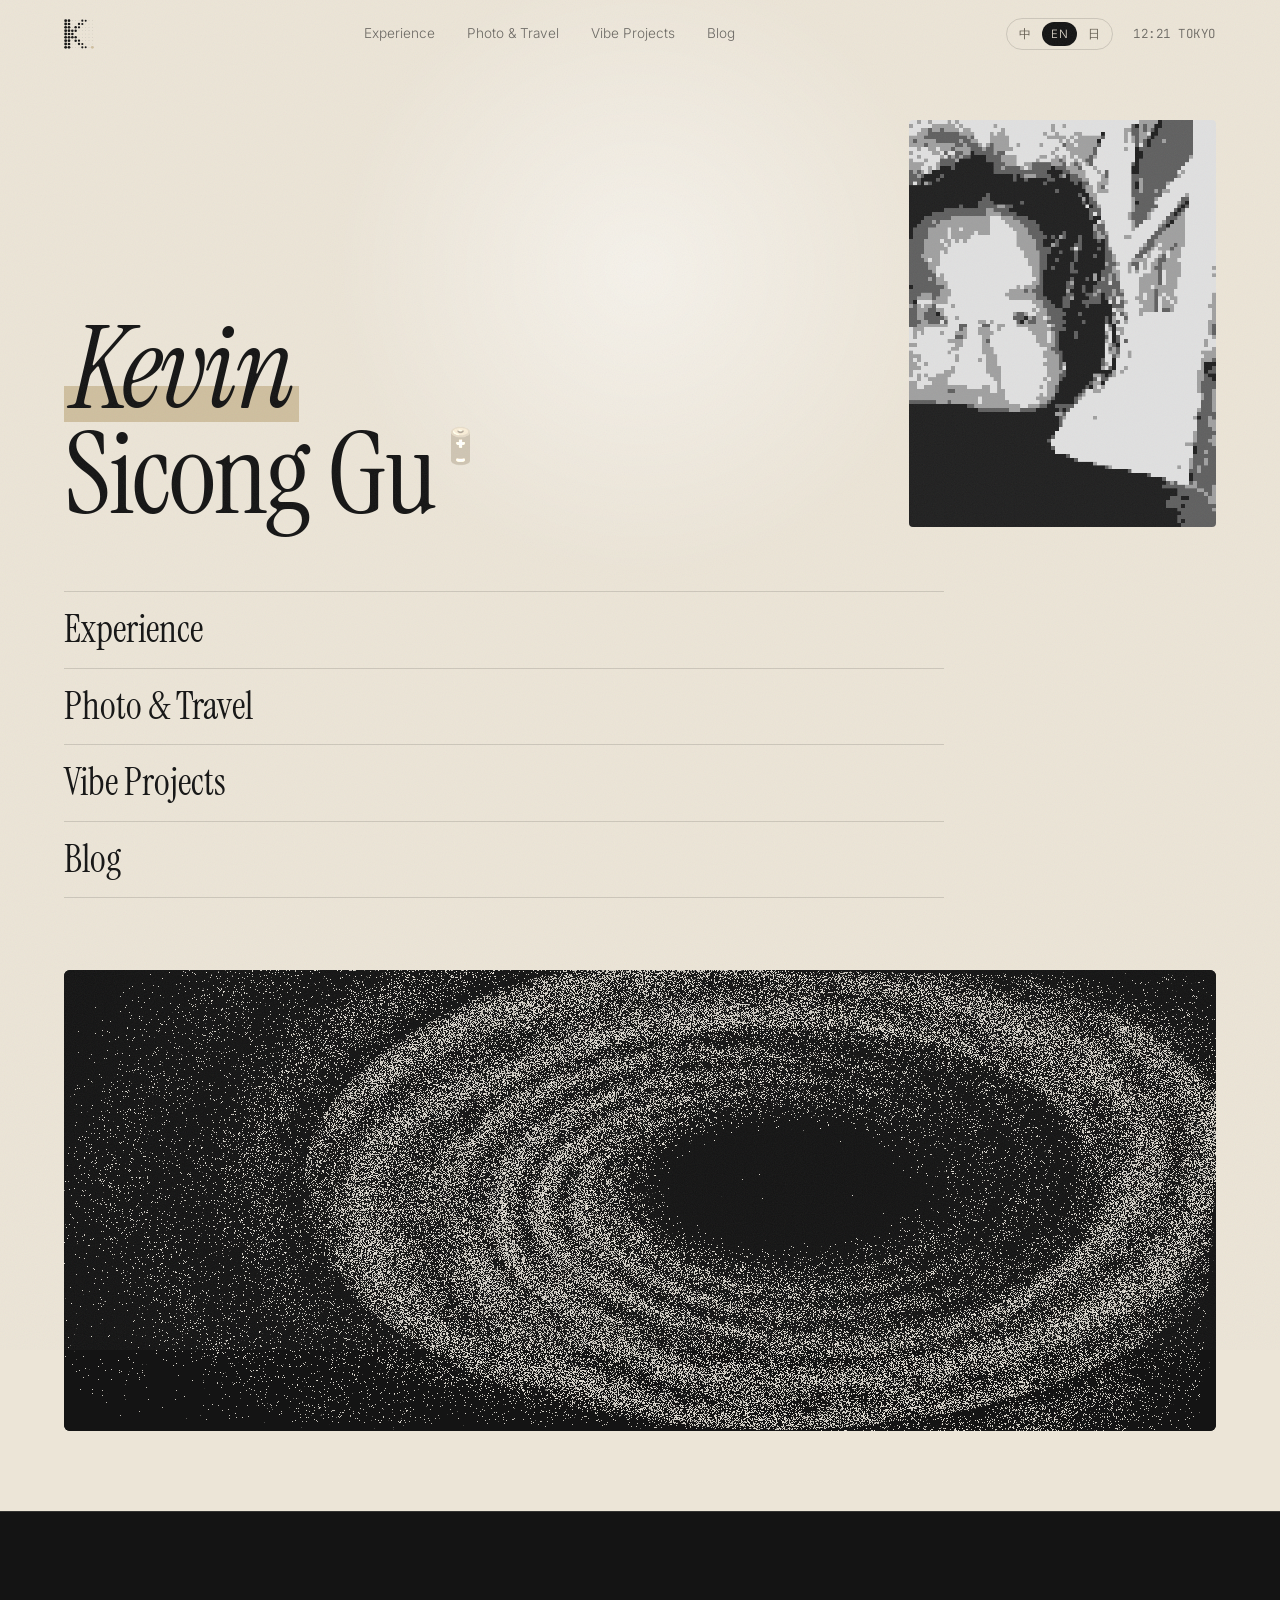
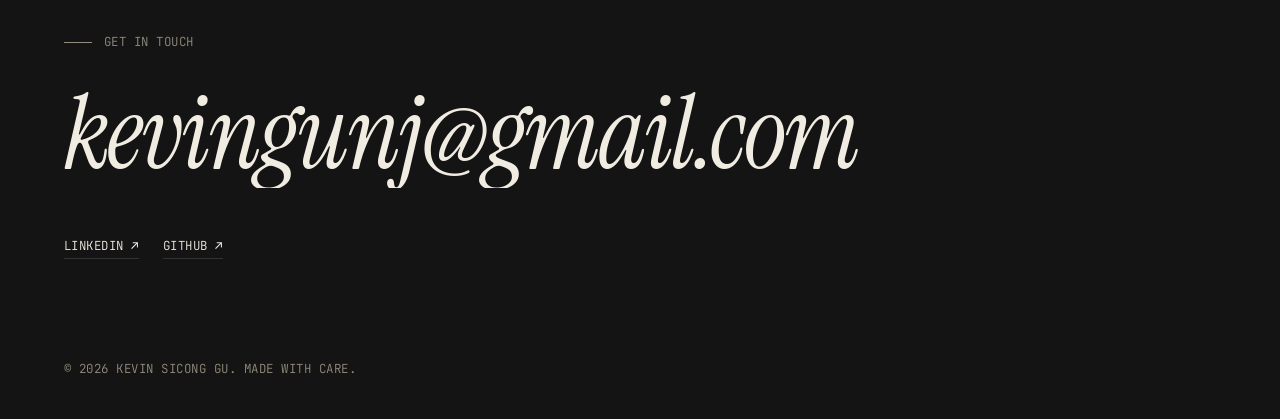
==== commit 143de3fa: "Polish zh/en/ja copy, follow visitor language, UX and SEO improvements - Copy: reviewed rewrites for" ====
--- a/index.html
+++ b/index.html
@@ -4,12 +4,12 @@
   <meta charset="utf-8" />
   <meta name="viewport" content="width=device-width, initial-scale=1" />
   <!-- 静态默认值（English）：链接预览与爬虫读取这里；JS 会按语言替换 -->
-  <title>Kevin Sicong Gu</title>
+  <title>Kevin Sicong Gu — Energy Storage Electrical Engineer at CATL</title>
   <meta name="google-site-verification" content="x3fGJMdx3shcHbO05yBfcurWJcnv7KqSDE94bFbAJ0c" />
-  <meta name="description" content="Kevin Sicong Gu — experience, photography &amp; travel, vibe projects and a blog." />
+  <meta name="description" content="Kevin Sicong Gu (顾思聪), energy storage electrical engineer at CATL. Experience, photography and travel, vibe projects and a blog." />
   <meta property="og:type" content="website" />
-  <meta property="og:title" content="Kevin Sicong Gu" />
-  <meta property="og:description" content="Kevin Sicong Gu — experience, photography &amp; travel, vibe projects and a blog." />
+  <meta property="og:title" content="Kevin Sicong Gu — Energy Storage Electrical Engineer at CATL" />
+  <meta property="og:description" content="Kevin Sicong Gu (顾思聪), energy storage electrical engineer at CATL. Experience, photography and travel, vibe projects and a blog." />
   <meta property="og:image" content="https://kevinscsatoshi.github.io/assets/portrait.png" />
   <link rel="alternate" hreflang="en" href="https://kevinscsatoshi.github.io/" />
   <link rel="alternate" hreflang="zh-CN" href="https://kevinscsatoshi.github.io/?lang=zh" />
@@ -58,6 +58,7 @@
   ]
 }
   </script>
+  <script>document.documentElement.classList.add("js");setTimeout(function(){document.documentElement.classList.add("ready")},2000)</script>
   <link rel="stylesheet" href="style.css?v=dev" />
 </head>
 <body data-page="home">
--- a/style.css
+++ b/style.css
@@ -54,6 +54,12 @@
 button { font: inherit; color: inherit; background: none; border: 0; cursor: pointer; }
 img { display: block; max-width: 100%; }
 ::selection { background: var(--fg); color: var(--bg); }
+/* 等 JS 按访客语言渲染好再显示，避免中文 / 日文访客先看到英文 */
+body > :is(header, main, footer) { transition: opacity .25s ease; }
+.js:not(.ready) body > :is(header, main, footer) { opacity: 0; }
+/* 键盘操作时清楚的焦点；触摸时不出现灰色闪块 */
+a, button, [role="button"] { -webkit-tap-highlight-color: transparent; }
+:is(a, button, [role="button"]):focus-visible { outline: 2px solid var(--fg); outline-offset: 3px; border-radius: 2px; }
 p, h1, h2, h3, h4 { text-wrap: pretty; }
 
 .mono { font-family: var(--mono); font-size: 0.78rem; letter-spacing: 0.04em; text-transform: uppercase; }
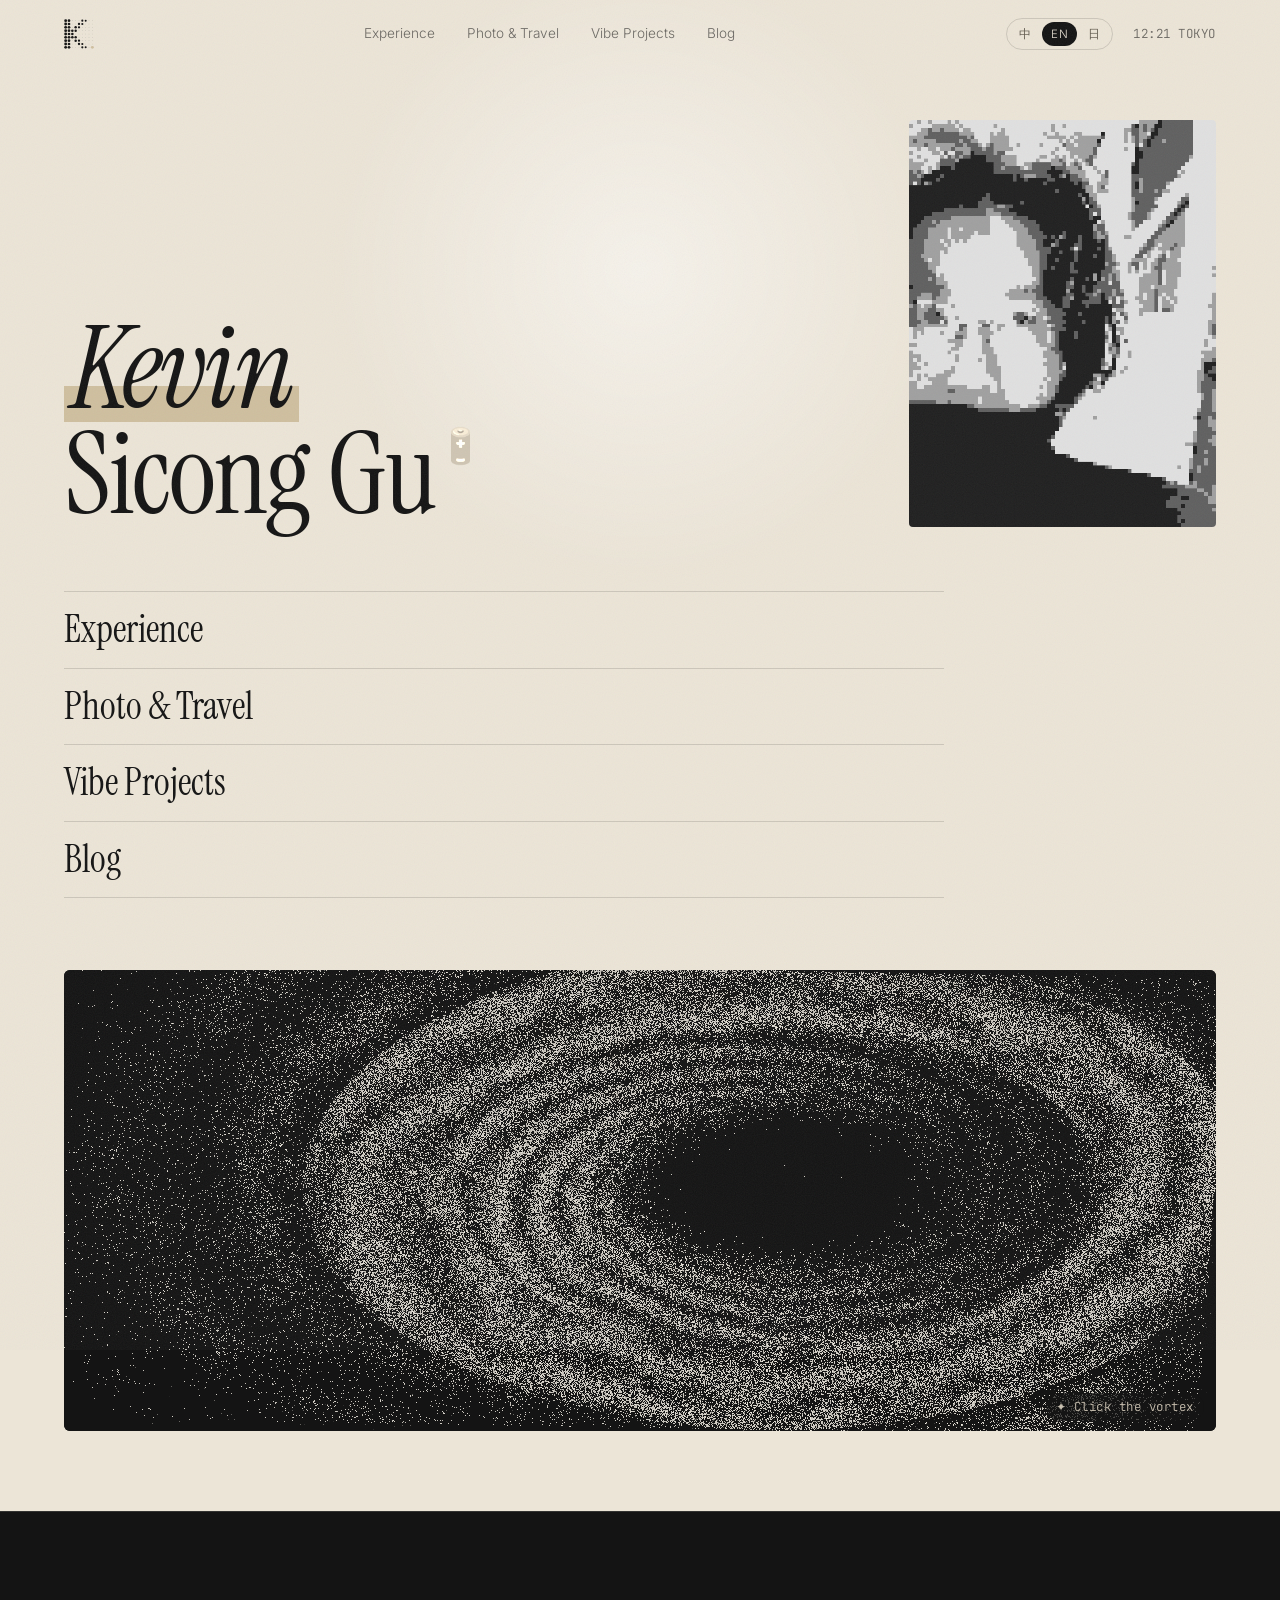
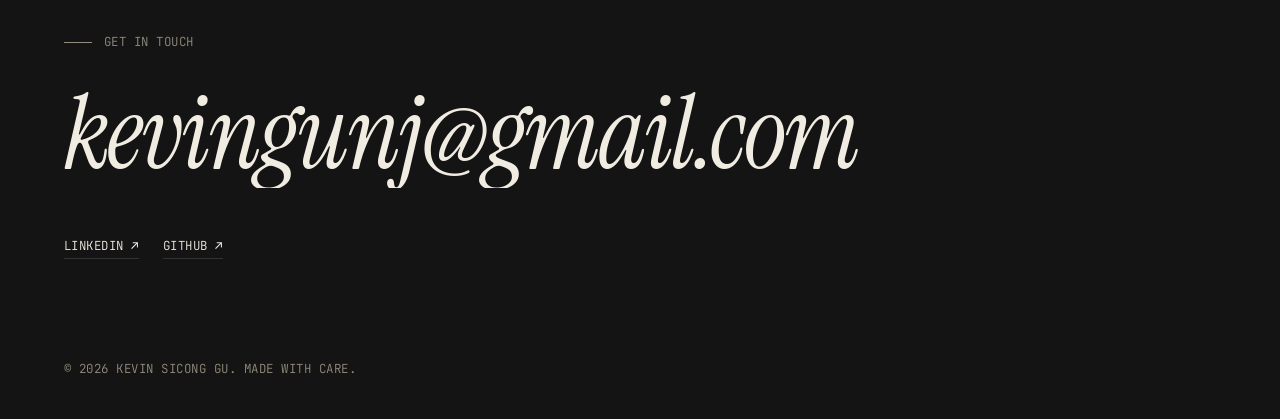
==== commit 0d5b14a3: "Easter egg: click the home vortex to form a shape (♥ ★ ☺ ✈ ☀ ♫) About 70% of the dots gather into th" ====
--- a/index.html
+++ b/index.html
@@ -82,6 +82,7 @@
     <!-- 点阵艺术：生成式漩涡（art.js） -->
     <figure class="art reveal">
       <canvas id="art" aria-hidden="true"></canvas>
+      <figcaption class="art-hint mono" data-i18n="egg.hint">✦ Click the vortex</figcaption>
     </figure>
   </main>
 
--- a/style.css
+++ b/style.css
@@ -179,7 +179,14 @@
   margin-top: 72px; aspect-ratio: 5 / 2; overflow: hidden;
   background: #141414; border-radius: 6px;
 }
-.art canvas { display: block; width: 100%; height: 100%; image-rendering: pixelated; cursor: crosshair; }
+.art canvas { display: block; width: 100%; height: 100%; image-rendering: pixelated; cursor: pointer; }
+.art { position: relative; }
+.art-hint {
+  position: absolute; right: 12px; bottom: 10px; color: #c9c0b0; text-transform: none;
+  padding: 4px 10px; border-radius: 999px; background: rgba(20, 20, 20, 0.7);
+  pointer-events: none; animation: hintPulse 3s ease-in-out infinite;
+}
+@keyframes hintPulse { 0%, 100% { opacity: 0.55; } 50% { opacity: 1; } }
 
 /* 首页四个入口 */
 .index { list-style: none; margin-top: 64px; border-top: 1px solid var(--line); max-width: 880px; }
@@ -251,27 +258,30 @@
 .filters button:hover { color: var(--fg); }
 .filters button.active { background: var(--fg); color: var(--bg); border-color: var(--fg); }
 
-.trips { display: grid; gap: 80px; }
-.trip.hide { display: none; }
-.trip-head {
-  display: flex; align-items: baseline; gap: 18px;
-  padding-bottom: 16px; margin-bottom: 20px; border-bottom: 1px solid var(--line);
-}
-.trip-date { color: var(--muted); }
-.trip-head h2 { font-family: var(--serif); font-weight: 400; font-size: clamp(1.9rem, 4vw, 3rem); line-height: 1; }
-.trip-count { margin-left: auto; color: var(--muted); }
+/* 相册列表 */
+.album-grid { display: grid; grid-template-columns: repeat(auto-fill, minmax(280px, 1fr)); gap: clamp(20px, 3vw, 36px); }
+.album-card { display: block; }
+.album-cover { display: block; aspect-ratio: 4 / 3; overflow: hidden; border-radius: 6px; background: var(--bg-2); }
+.album-cover img { width: 100%; height: 100%; object-fit: cover; transition: transform 1s cubic-bezier(.2,.8,.2,1), filter .6s; }
+@media (hover: hover) { .album-cover img { filter: grayscale(1) contrast(1.05); } .album-card:hover .album-cover img { filter: none; } }
+.album-card:hover .album-cover img { transform: scale(1.04); }
+.album-meta { display: flex; align-items: baseline; gap: 12px; margin-top: 14px; }
+.album-meta h2 { font-family: var(--serif); font-weight: 400; font-size: clamp(1.5rem, 2.6vw, 2rem); line-height: 1; }
+.album-meta .muted { margin-left: auto; }
+/* 单个相册 */
+.album-head { margin-bottom: 28px; }
+.album-head .back { display: inline-block; color: var(--muted); border-bottom: 1px solid var(--line); text-transform: none; margin-bottom: 22px; }
+.album-head .back:hover { color: var(--fg); border-color: var(--fg); }
+.album-head h2 { font-family: var(--serif); font-weight: 400; font-size: clamp(2.2rem, 5vw, 3.6rem); line-height: 1; margin-top: 8px; }
 
 .gallery { columns: 3 280px; column-gap: 14px; }
 .shot {
   position: relative; break-inside: avoid; margin-bottom: 14px; overflow: hidden; cursor: zoom-in;
-  background: var(--bg-2); aspect-ratio: 1;
-}
-.shot.tall { aspect-ratio: 3 / 4; }
-.shot.wide { aspect-ratio: 3 / 2; }
-.shot.hide { display: none; }
+  background: var(--bg-2);
+}
 .shot:focus-visible { outline: 2px solid var(--fg); outline-offset: 3px; }
 .shot img {
-  width: 100%; height: 100%; object-fit: cover;
+  width: 100%; height: auto;
   transform: scale(1.02); transition: transform 1s cubic-bezier(.2,.8,.2,1), filter .6s;
 }
 /* 桌面端默认黑白，悬停还原色彩；触屏设备直接显示原色 */
@@ -362,7 +372,7 @@
 
 /* lightbox */
 .lightbox {
-  position: fixed; inset: 0; z-index: 200; background: rgba(20, 20, 20, 0.97);
+  position: fixed; inset: 0; z-index: 200; background: rgba(20, 20, 20, 0.985);
   display: flex; flex-direction: column; align-items: center; justify-content: center; gap: 16px;
   padding: 60px 16px; opacity: 0; pointer-events: none; visibility: hidden;
   transition: opacity .3s, visibility 0s .3s;
@@ -370,7 +380,18 @@
 .lightbox.open { opacity: 1; pointer-events: auto; visibility: visible; transition: opacity .3s; }
 .lightbox img { max-width: 100%; max-height: 80vh; object-fit: contain; transform: scale(.96); transition: transform .4s; }
 .lightbox.open img { transform: none; }
-.lb-close { position: absolute; top: 20px; right: 24px; color: var(--muted); }
+.lb-close { position: absolute; top: 20px; right: 24px; color: var(--muted); z-index: 2; }
+.lb-stage { display: flex; align-items: center; justify-content: center; max-width: 100%; }
+.lightbox .lb-stage img { max-width: min(100%, 1600px); max-height: 80vh; width: auto; height: auto; object-fit: contain; }
+.lb-nav {
+  position: absolute; top: 50%; translate: 0 -50%; z-index: 2;
+  width: 48px; height: 48px; border-radius: 50%; border: 1px solid var(--line);
+  color: var(--fg); font-size: 1.2rem; background: rgba(20, 20, 20, 0.5); transition: background .2s;
+}
+.lb-nav:hover { background: rgba(241, 236, 226, 0.12); }
+.lb-prev { left: 20px; }
+.lb-next { right: 20px; }
+@media (max-width: 720px) { .lb-nav { top: auto; bottom: 18px; translate: none; } .lb-prev { left: calc(50% - 60px); } .lb-next { right: calc(50% - 60px); } }
 .lb-cap { color: var(--muted); }
 
 /* reveal on scroll */
